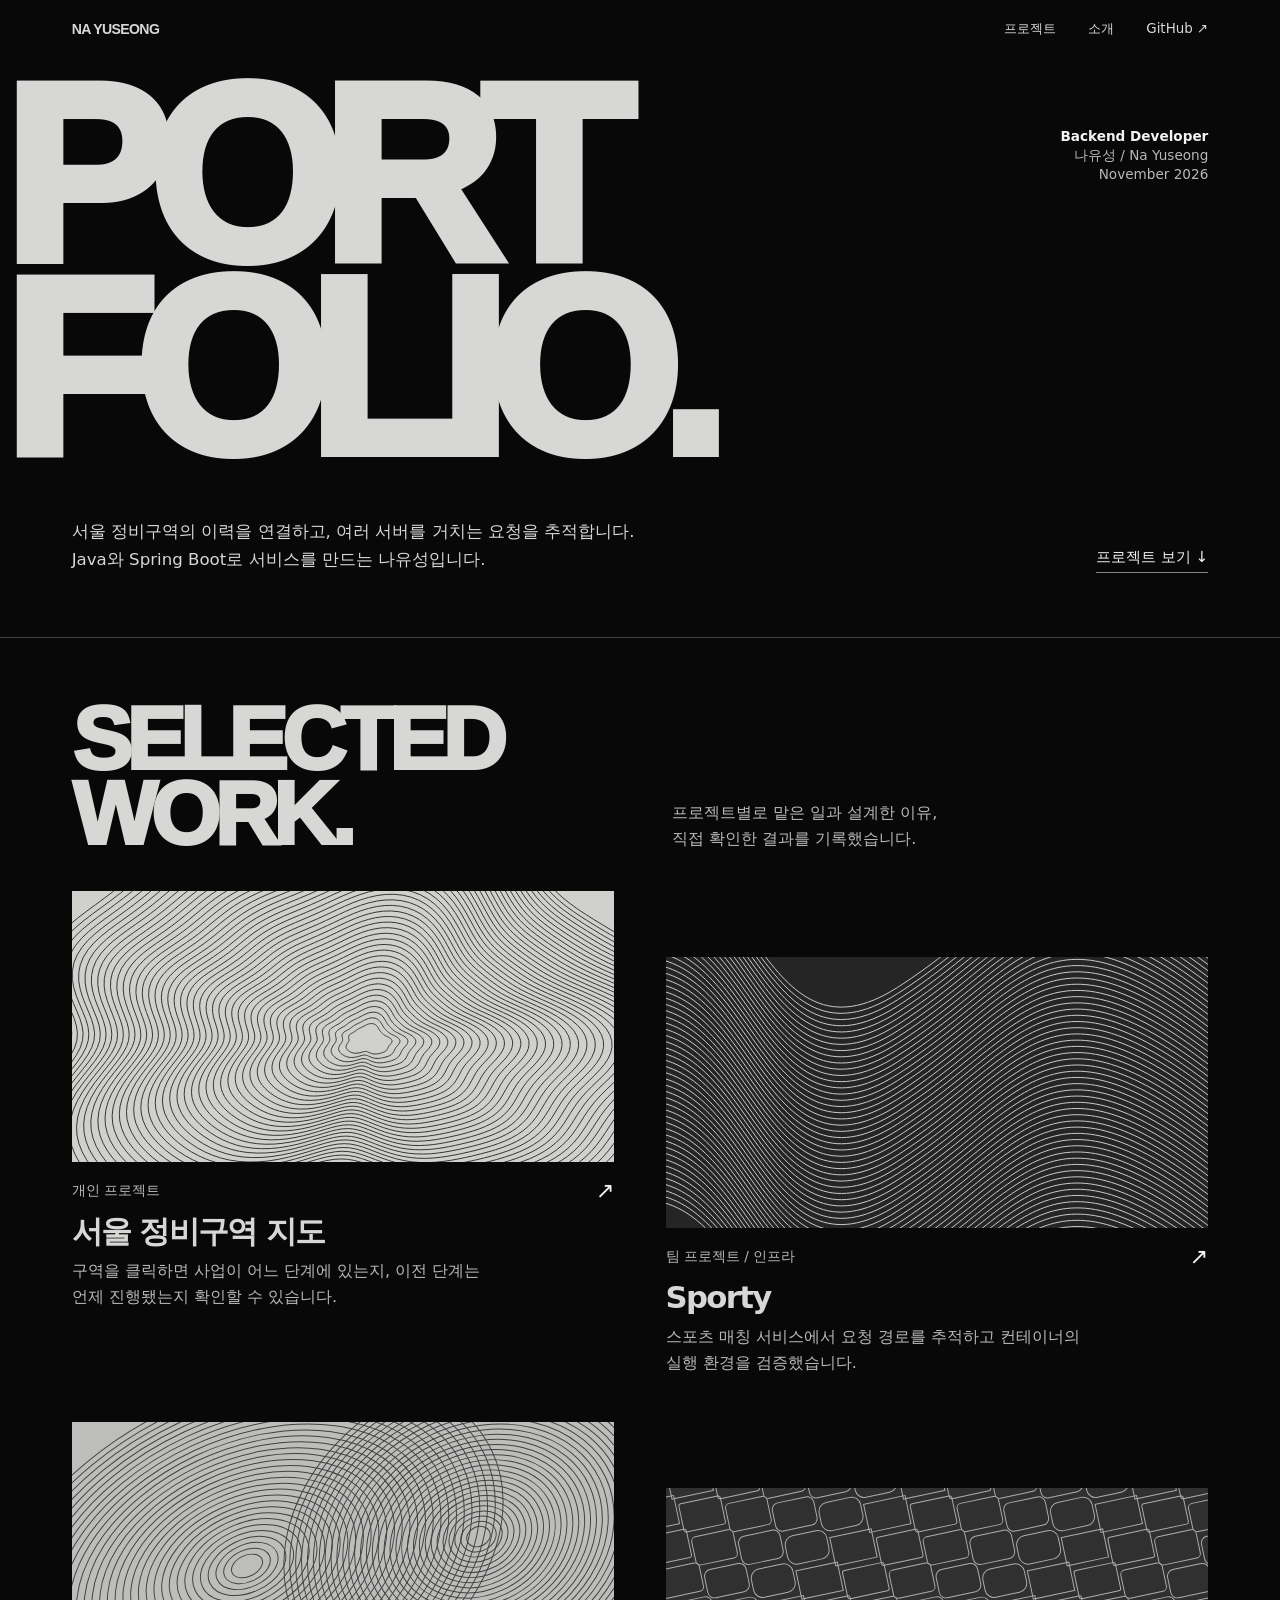
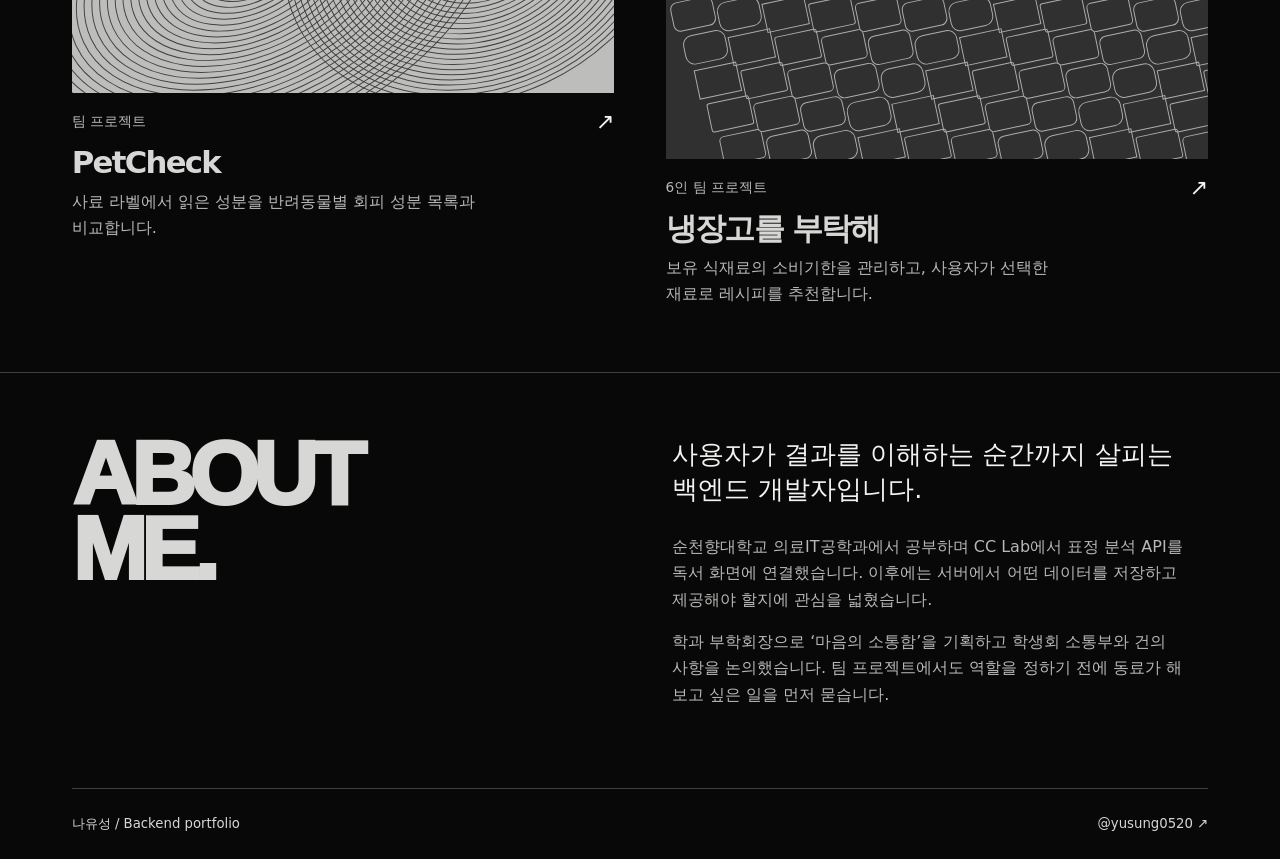
==== docs/index.html @ dc987fe1 "portfolio: 흑백 타이포그래피 표지와 프로젝트 사례로 개편" ====
<!doctype html>
<html lang="ko"><head><meta charset="utf-8"><meta name="viewport" content="width=device-width,initial-scale=1"><meta name="theme-color" content="#080808"><meta name="description" content="나유성의 백엔드 개발 포트폴리오. 서울 정비구역 지도, Sporty, PetCheck, 냉장고를 부탁해의 구현 기록."><title>백엔드 포트폴리오 | 나유성</title><link rel="stylesheet" href="portfolio.css"><script src="media.js" defer></script></head><body><a class="skip" href="#main">본문으로</a><header class="top"><a class="brand" href="index.html">NA YUSEONG</a><nav aria-label="주 메뉴"><a href="index.html#work">프로젝트</a><a href="index.html#about">소개</a><a href="https://github.com/yusung0520">GitHub ↗</a></nav></header><main id="main"><section class="cover" aria-labelledby="cover-title"><div class="mast"><h1 class="huge" id="cover-title" aria-label="Portfolio."><span>PORT</span><span>FOLIO.</span></h1><div class="folio-note"><strong>Backend Developer</strong><span>나유성 / Na Yuseong</span><span>November 2026</span></div></div>
<div class="cover-foot"><p>서울 정비구역의 이력을 연결하고, 여러 서버를 거치는 요청을 추적합니다.<br>Java와 Spring Boot로 서비스를 만드는 나유성입니다.</p><a class="jump" href="#work">프로젝트 보기 ↓</a></div></section>
<div id="projects"></div><section class="work section" id="work"><div class="section-heading"><h2 class="display">Selected<br>work.</h2><p>프로젝트별로 맡은 일과 설계한 이유,<br>직접 확인한 결과를 기록했습니다.</p></div><div class="works"><a class="tile" href="redevelopment.html"><div class="poster"><img alt="" src="art/district.svg" width="960" height="540"></div><div class="tile-meta"><span>개인 프로젝트</span><span aria-hidden="true">↗</span></div><h3>서울 정비구역 지도</h3><p>구역을 클릭하면 사업이 어느 단계에 있는지, 이전 단계는 언제 진행됐는지 확인할 수 있습니다.</p></a><a class="tile" href="sporty.html"><div class="poster"><img alt="" src="art/trace.svg" width="960" height="540"></div><div class="tile-meta"><span>팀 프로젝트 / 인프라</span><span aria-hidden="true">↗</span></div><h3>Sporty</h3><p>스포츠 매칭 서비스에서 요청 경로를 추적하고 컨테이너의 실행 환경을 검증했습니다.</p></a><a class="tile" href="petcheck.html"><div class="poster"><img alt="" src="art/ingredients.svg" width="960" height="540"></div><div class="tile-meta"><span>팀 프로젝트</span><span aria-hidden="true">↗</span></div><h3>PetCheck</h3><p>사료 라벨에서 읽은 성분을 반려동물별 회피 성분 목록과 비교합니다.</p></a><a class="tile" href="fridge.html"><div class="poster"><img alt="" src="art/dates.svg" width="960" height="540"></div><div class="tile-meta"><span>6인 팀 프로젝트</span><span aria-hidden="true">↗</span></div><h3>냉장고를 부탁해</h3><p>보유 식재료의 소비기한을 관리하고, 사용자가 선택한 재료로 레시피를 추천합니다.</p></a></div></section><section id="about" class="section about"><h2 class="display">About<br>me.</h2><div><p class="personal">사용자가 결과를 이해하는 순간까지 살피는 백엔드 개발자입니다.</p><p>순천향대학교 의료IT공학과에서 공부하며 CC Lab에서 표정 분석 API를 독서 화면에 연결했습니다. 이후에는 서버에서 어떤 데이터를 저장하고 제공해야 할지에 관심을 넓혔습니다.</p><p>학과 부학회장으로 ‘마음의 소통함’을 기획하고 학생회 소통부와 건의 사항을 논의했습니다. 팀 프로젝트에서도 역할을 정하기 전에 동료가 해 보고 싶은 일을 먼저 묻습니다.</p></div></section></main><footer><a href="index.html">나유성 / Backend portfolio</a><a href="https://github.com/yusung0520">@yusung0520 ↗</a></footer></body></html>
---- docs/portfolio.css ----
:root {
  color-scheme: dark;
  --paper: #080808;
  --type: #d7d7d5;
  --white: #f3f3f2;
  --soft: #b8b8b6;
  --line: #404040;
  --display: "Arial Black", "Helvetica Neue", Arial, system-ui, sans-serif;
  --margin: clamp(22px,5.6vw,110px);
}
* { box-sizing: border-box; }
html { scroll-behavior: smooth; }
body { margin: 0; color: var(--type); background: var(--paper); font: 16px/1.65 system-ui,-apple-system,"Malgun Gothic",sans-serif; word-break: keep-all; overflow-wrap: break-word; }
a { color: inherit; text-decoration: none; }
a:focus-visible { outline: 2px solid white; outline-offset: 5px; }
.skip { position: absolute; left: 1rem; top: -10rem; background: white; color: black; z-index: 4; padding: 8px 14px; }
.skip:focus { top: 1rem; }
.top, footer { margin: 0 var(--margin); padding: 18px 0; display: flex; align-items: center; justify-content: space-between; gap: 15px; }
.brand { font: 900 .88rem var(--display); letter-spacing: -.045em; }
.top nav { display: flex; gap: clamp(12px,2.5vw,36px); font-size: .84rem; }
nav a:hover, footer a:hover, .return:hover, .next:hover { text-decoration: underline; text-underline-offset: .35em; }
footer { border-top: 1px solid var(--line); font-size: .83rem; padding-block: 24px; }
.cover { border-bottom: 1px solid var(--line); padding-bottom: clamp(38px,5vw,82px); }
.mast { position: relative; }
.huge { font-family: var(--display); font-weight: 1000; font-size: clamp(105px,19.6vw,345px); line-height: .77; letter-spacing: -.088em; margin: .09em 0 .08em; }
.huge span { display: block; }
.folio-note { position: absolute; top: 12%; right: var(--margin); text-align: right; display: grid; font-size: .85rem; line-height: 1.4; color: var(--soft); }
.folio-note strong { color: var(--white); }
.cover-foot { display: flex; align-items: flex-end; gap: 20px; justify-content: space-between; margin: clamp(36px,4vw,64px) var(--margin) 0; }
.cover-foot p { font-size: clamp(.96rem,1.3vw,1.24rem); margin: 0; }
.jump, .arrowlink { color: var(--white); padding-bottom: 2px; border-bottom: 1px solid #858584; }
.jump { font-size: .95rem; white-space: nowrap; }
.section, .case { padding: clamp(38px,5vw,85px) var(--margin); }
.section-heading, .about, .reason, .origin { display: grid; grid-template-columns: 1fr 1fr; gap: clamp(24px,5vw,90px); }
.section-heading { align-items: end; margin-bottom: 38px; }
.display, .case h1 { font: 950 clamp(3.3rem,7vw,7.5rem)/.84 var(--display); letter-spacing: -.069em; margin: 0; }
.display { text-transform: uppercase; }
.section-heading p { color: var(--soft); margin: 0; }
.works { display: grid; grid-template-columns: 1fr 1fr; gap: 45px clamp(20px,4vw,64px); align-items: start; }
.tile:nth-child(even) { margin-top: 66px; }
.poster { overflow: hidden; background: #262626; aspect-ratio: 16/8; }
.poster img { display: block; width: 100%; height: 100%; object-fit: cover; }
.tile .poster img { transition: transform .22s; }
.tile:hover .poster img { transform: scale(1.025); }
.tile-meta { display: flex; justify-content: space-between; align-items: center; font-size: .85rem; color: var(--soft); padding-top: 10px; }
.tile-meta span:last-child { color: var(--white); font-size: 1.4rem; }
.tile h3 { font-size: clamp(23px,2.4vw,39px); line-height: 1.2; margin: 4px 0 8px; letter-spacing: -.055em; }
.tile p { color: var(--soft); margin: 0; max-width: 41ch; }
.about { border-top: 1px solid var(--line); }
.about p { color: var(--soft); }
.about .personal { font-size: clamp(22px,2vw,32px); line-height: 1.4; color: var(--white); margin-top: 0; }
.return { display: inline-block; font-size: .9rem; color: var(--soft); }
.case { padding-top: 23px; }
.case-title { margin-top: 30px; display: grid; grid-template-columns: 1.16fr 1fr; align-items: end; gap: 5%; }
.case-title .poster { aspect-ratio: 2.5; }
.case h1 { font-size: clamp(42px,5.6vw,93px); line-height: 1.12; letter-spacing: -.065em; }
.eyebrow, dt { font-size: .85rem; color: var(--soft); }
.subtitle { max-width: 38em; }
.facts { display: flex; flex-wrap: wrap; gap: 16px 65px; padding-block: 18px; margin: 30px 0 0; border-block: 1px solid var(--line); }
.facts dt, .facts dd { display: inline; }
.facts dd { margin-left: 14px; }
.case h2 { margin: 0; font-size: clamp(24px,2.6vw,38px); letter-spacing: -.05em; line-height: 1.3; }
.origin, .reason { padding-block: clamp(28px,4vw,65px); border-bottom: 1px solid var(--line); }
.reason p:first-child { margin-top: 0; }
.media { margin: 0; }
.viewport { position: relative; background: #252525; border: 1px solid var(--line); display: grid; place-items: center; aspect-ratio: 16/9; }
.reserve { color: #bdbdbd; font-size: .85rem; }
.corners { position: absolute; inset: 16px; border: 1px dashed #505050; }
.viewport video, .viewport img { width: 100%; height: 100%; object-fit: contain; min-height: 0; }
figcaption { color: var(--soft); font-size: .85rem; padding-top: 9px; }
.links, .next { display: flex; justify-content: space-between; align-items: baseline; flex-wrap: wrap; gap: 16px; }
.links { padding: 28px 0; border-bottom: 1px solid var(--line); }
.links div { display: flex; flex-wrap: wrap; gap: 16px; }
.arrowlink { font-size: .95rem; display: inline-flex; gap: 10px; }
.next { margin-top: 22px; }
@media (max-width: 700px) {
  .huge { font-size: clamp(100px,27vw,184px); }
  .folio-note { position: static; margin: 22px var(--margin) 0; display: flex; flex-wrap: wrap; justify-content: flex-start; gap: 3px 12px; font-size: .78rem; text-align: left; }
  .cover-foot, .section-heading, .about, .origin, .reason, .case-title { display: grid; grid-template-columns: 1fr; gap: 18px; }
  .cover-foot br { display: none; }
  .jump { justify-self: start; }
  .works { grid-template-columns: 1fr; gap: 30px; }
  .tile:nth-child(even) { margin: 0; }
  .section-heading { margin-bottom: 24px; }
  .facts { display: grid; gap: 4px; }
  .about .display br { display: none; }
  .top nav { font-size: .8rem; }
}
@media (prefers-reduced-motion: reduce) { html { scroll-behavior: auto; } .tile .poster img { transition: none; } }
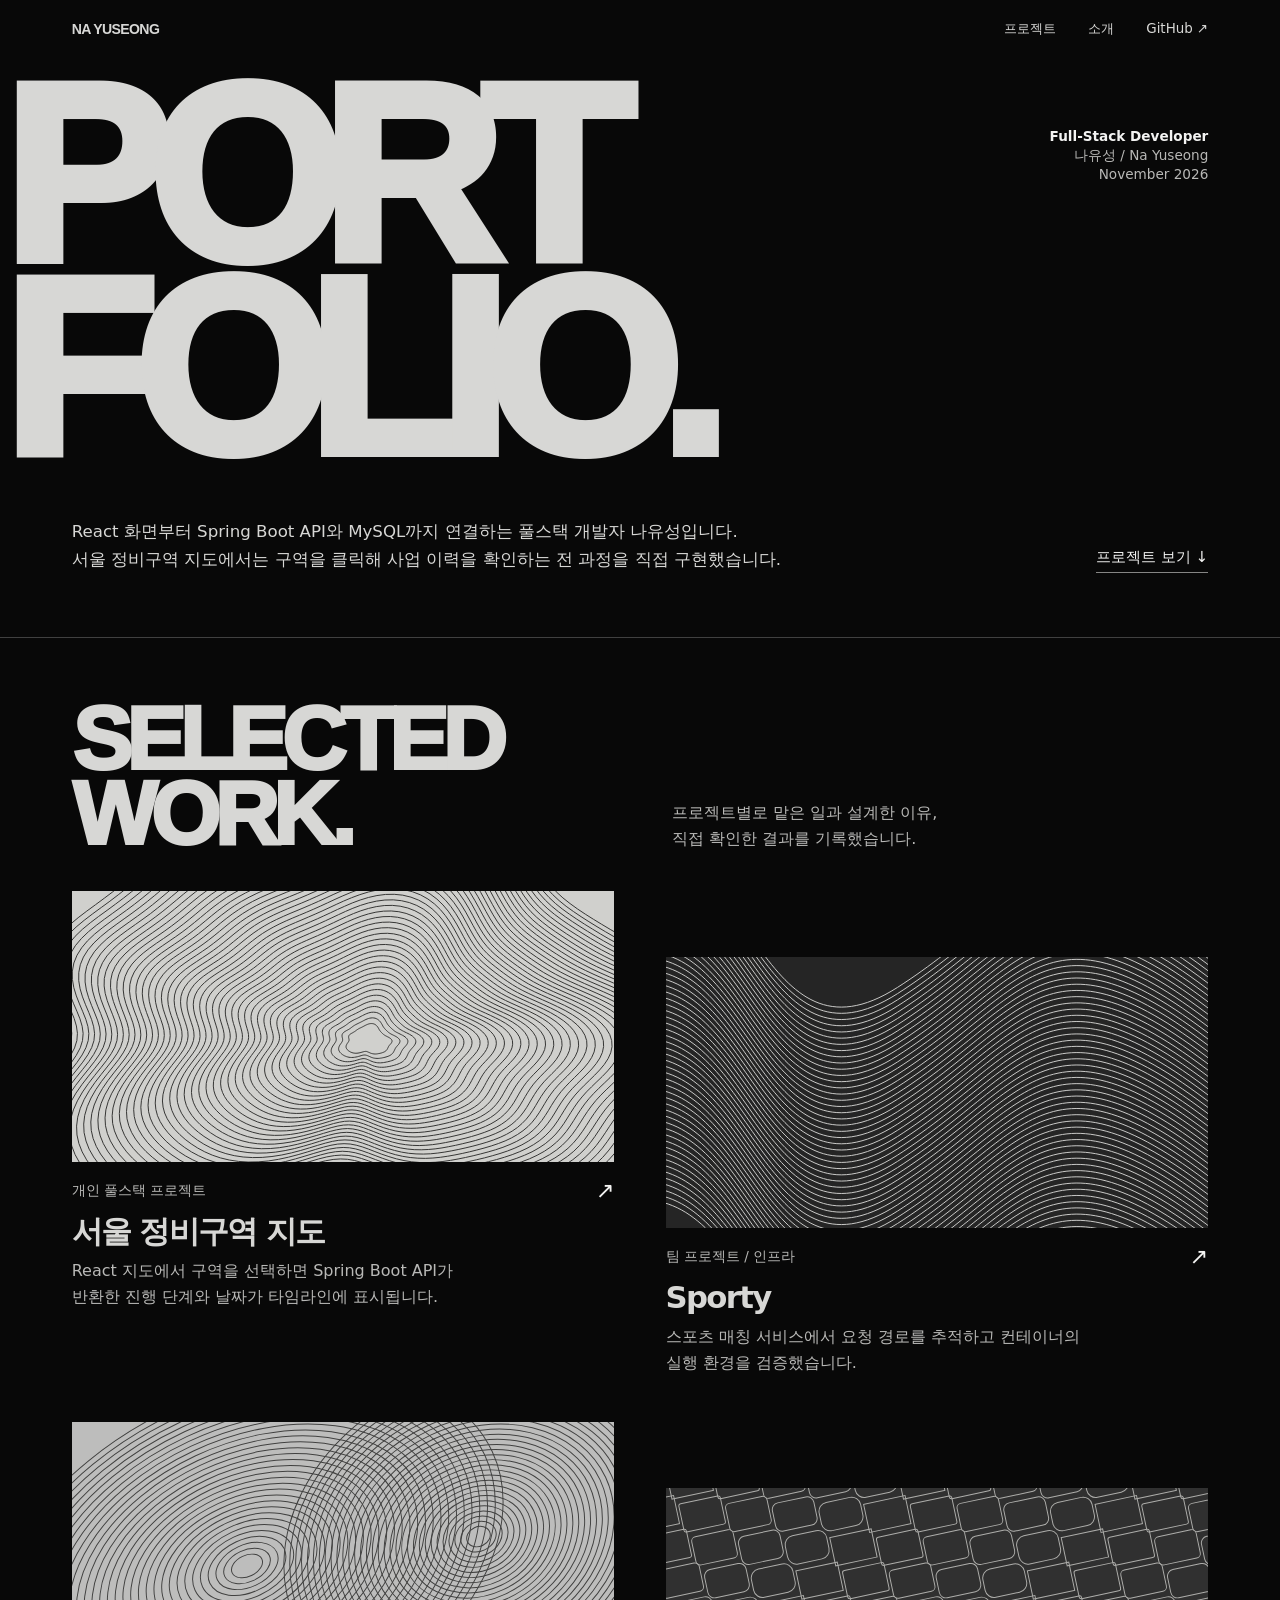
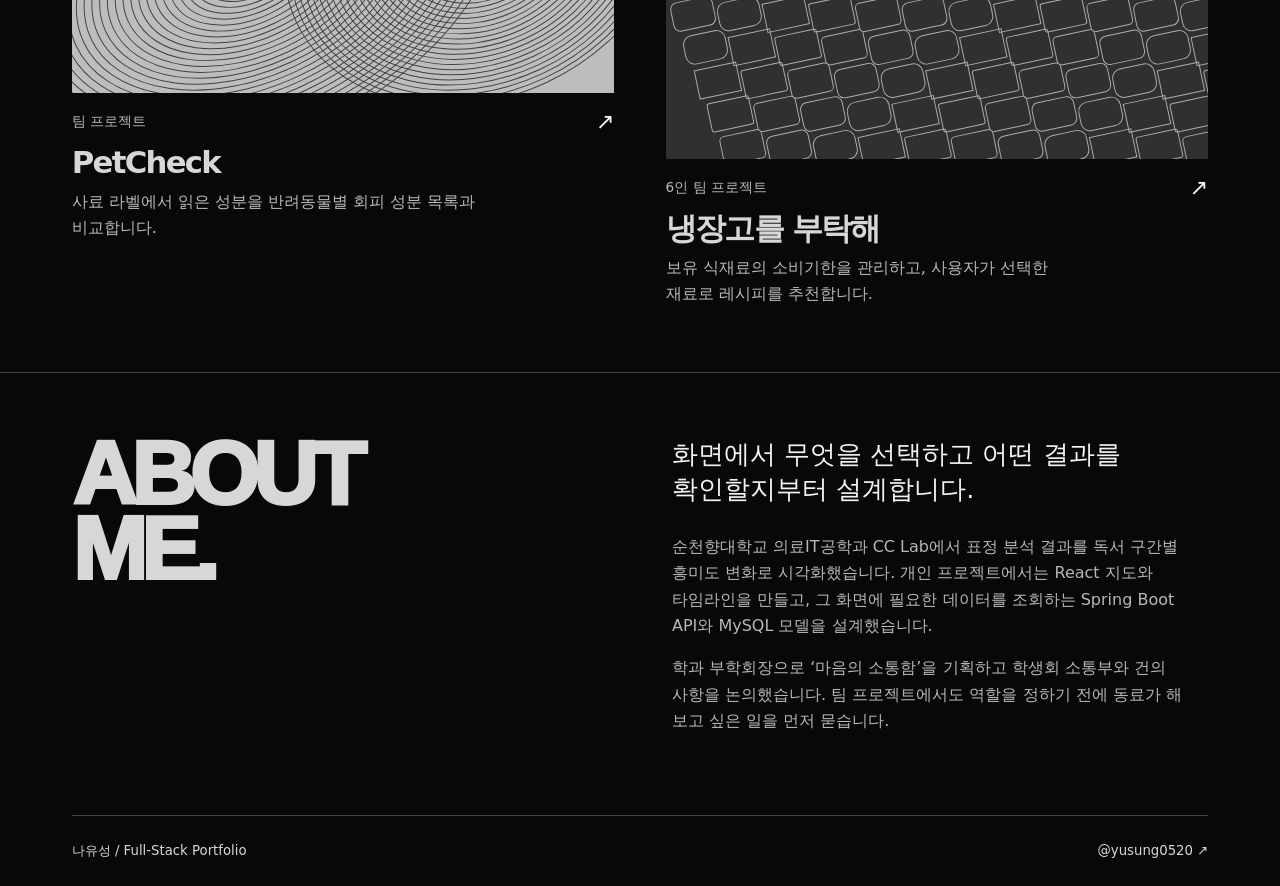
==== commit 6dd36af8: "portfolio: 풀스택 개발자 소개와 React 화면 구현 사례 반영" ====
--- a/docs/index.html
+++ b/docs/index.html
@@ -1,4 +1,4 @@
 <!doctype html>
-<html lang="ko"><head><meta charset="utf-8"><meta name="viewport" content="width=device-width,initial-scale=1"><meta name="theme-color" content="#080808"><meta name="description" content="나유성의 백엔드 개발 포트폴리오. 서울 정비구역 지도, Sporty, PetCheck, 냉장고를 부탁해의 구현 기록."><title>백엔드 포트폴리오 | 나유성</title><link rel="stylesheet" href="portfolio.css"><script src="media.js" defer></script></head><body><a class="skip" href="#main">본문으로</a><header class="top"><a class="brand" href="index.html">NA YUSEONG</a><nav aria-label="주 메뉴"><a href="index.html#work">프로젝트</a><a href="index.html#about">소개</a><a href="https://github.com/yusung0520">GitHub ↗</a></nav></header><main id="main"><section class="cover" aria-labelledby="cover-title"><div class="mast"><h1 class="huge" id="cover-title" aria-label="Portfolio."><span>PORT</span><span>FOLIO.</span></h1><div class="folio-note"><strong>Backend Developer</strong><span>나유성 / Na Yuseong</span><span>November 2026</span></div></div>
-<div class="cover-foot"><p>서울 정비구역의 이력을 연결하고, 여러 서버를 거치는 요청을 추적합니다.<br>Java와 Spring Boot로 서비스를 만드는 나유성입니다.</p><a class="jump" href="#work">프로젝트 보기 ↓</a></div></section>
-<div id="projects"></div><section class="work section" id="work"><div class="section-heading"><h2 class="display">Selected<br>work.</h2><p>프로젝트별로 맡은 일과 설계한 이유,<br>직접 확인한 결과를 기록했습니다.</p></div><div class="works"><a class="tile" href="redevelopment.html"><div class="poster"><img alt="" src="art/district.svg" width="960" height="540"></div><div class="tile-meta"><span>개인 프로젝트</span><span aria-hidden="true">↗</span></div><h3>서울 정비구역 지도</h3><p>구역을 클릭하면 사업이 어느 단계에 있는지, 이전 단계는 언제 진행됐는지 확인할 수 있습니다.</p></a><a class="tile" href="sporty.html"><div class="poster"><img alt="" src="art/trace.svg" width="960" height="540"></div><div class="tile-meta"><span>팀 프로젝트 / 인프라</span><span aria-hidden="true">↗</span></div><h3>Sporty</h3><p>스포츠 매칭 서비스에서 요청 경로를 추적하고 컨테이너의 실행 환경을 검증했습니다.</p></a><a class="tile" href="petcheck.html"><div class="poster"><img alt="" src="art/ingredients.svg" width="960" height="540"></div><div class="tile-meta"><span>팀 프로젝트</span><span aria-hidden="true">↗</span></div><h3>PetCheck</h3><p>사료 라벨에서 읽은 성분을 반려동물별 회피 성분 목록과 비교합니다.</p></a><a class="tile" href="fridge.html"><div class="poster"><img alt="" src="art/dates.svg" width="960" height="540"></div><div class="tile-meta"><span>6인 팀 프로젝트</span><span aria-hidden="true">↗</span></div><h3>냉장고를 부탁해</h3><p>보유 식재료의 소비기한을 관리하고, 사용자가 선택한 재료로 레시피를 추천합니다.</p></a></div></section><section id="about" class="section about"><h2 class="display">About<br>me.</h2><div><p class="personal">사용자가 결과를 이해하는 순간까지 살피는 백엔드 개발자입니다.</p><p>순천향대학교 의료IT공학과에서 공부하며 CC Lab에서 표정 분석 API를 독서 화면에 연결했습니다. 이후에는 서버에서 어떤 데이터를 저장하고 제공해야 할지에 관심을 넓혔습니다.</p><p>학과 부학회장으로 ‘마음의 소통함’을 기획하고 학생회 소통부와 건의 사항을 논의했습니다. 팀 프로젝트에서도 역할을 정하기 전에 동료가 해 보고 싶은 일을 먼저 묻습니다.</p></div></section></main><footer><a href="index.html">나유성 / Backend portfolio</a><a href="https://github.com/yusung0520">@yusung0520 ↗</a></footer></body></html>+<html lang="ko"><head><meta charset="utf-8"><meta name="viewport" content="width=device-width,initial-scale=1"><meta name="theme-color" content="#080808"><meta name="description" content="나유성의 풀스택 개발 포트폴리오. React 지도와 Spring Boot API, MySQL 데이터가 화면에서 어떻게 연결되는지 소개합니다."><title>풀스택 개발 포트폴리오 | 나유성</title><link rel="stylesheet" href="portfolio.css"><script src="media.js" defer></script></head><body><a class="skip" href="#main">본문으로</a><header class="top"><a class="brand" href="index.html">NA YUSEONG</a><nav aria-label="주 메뉴"><a href="index.html#work">프로젝트</a><a href="index.html#about">소개</a><a href="https://github.com/yusung0520">GitHub ↗</a></nav></header><main id="main"><section class="cover" aria-labelledby="cover-title"><div class="mast"><h1 class="huge" id="cover-title" aria-label="Portfolio."><span>PORT</span><span>FOLIO.</span></h1><div class="folio-note"><strong>Full-Stack Developer</strong><span>나유성 / Na Yuseong</span><span>November 2026</span></div></div>
+<div class="cover-foot"><p>React 화면부터 Spring Boot API와 MySQL까지 연결하는 풀스택 개발자 나유성입니다.<br>서울 정비구역 지도에서는 구역을 클릭해 사업 이력을 확인하는 전 과정을 직접 구현했습니다.</p><a class="jump" href="#work">프로젝트 보기 ↓</a></div></section>
+<div id="projects"></div><section class="work section" id="work"><div class="section-heading"><h2 class="display">Selected<br>work.</h2><p>프로젝트별로 맡은 일과 설계한 이유,<br>직접 확인한 결과를 기록했습니다.</p></div><div class="works"><a class="tile" href="redevelopment.html"><div class="poster"><img alt="" src="art/district.svg" width="960" height="540"></div><div class="tile-meta"><span>개인 풀스택 프로젝트</span><span aria-hidden="true">↗</span></div><h3>서울 정비구역 지도</h3><p>React 지도에서 구역을 선택하면 Spring Boot API가 반환한 진행 단계와 날짜가 타임라인에 표시됩니다.</p></a><a class="tile" href="sporty.html"><div class="poster"><img alt="" src="art/trace.svg" width="960" height="540"></div><div class="tile-meta"><span>팀 프로젝트 / 인프라</span><span aria-hidden="true">↗</span></div><h3>Sporty</h3><p>스포츠 매칭 서비스에서 요청 경로를 추적하고 컨테이너의 실행 환경을 검증했습니다.</p></a><a class="tile" href="petcheck.html"><div class="poster"><img alt="" src="art/ingredients.svg" width="960" height="540"></div><div class="tile-meta"><span>팀 프로젝트</span><span aria-hidden="true">↗</span></div><h3>PetCheck</h3><p>사료 라벨에서 읽은 성분을 반려동물별 회피 성분 목록과 비교합니다.</p></a><a class="tile" href="fridge.html"><div class="poster"><img alt="" src="art/dates.svg" width="960" height="540"></div><div class="tile-meta"><span>6인 팀 프로젝트</span><span aria-hidden="true">↗</span></div><h3>냉장고를 부탁해</h3><p>보유 식재료의 소비기한을 관리하고, 사용자가 선택한 재료로 레시피를 추천합니다.</p></a></div></section><section id="about" class="section about"><h2 class="display">About<br>me.</h2><div><p class="personal">화면에서 무엇을 선택하고 어떤 결과를 확인할지부터 설계합니다.</p><p>순천향대학교 의료IT공학과 CC Lab에서 표정 분석 결과를 독서 구간별 흥미도 변화로 시각화했습니다. 개인 프로젝트에서는 React 지도와 타임라인을 만들고, 그 화면에 필요한 데이터를 조회하는 Spring Boot API와 MySQL 모델을 설계했습니다.</p><p>학과 부학회장으로 ‘마음의 소통함’을 기획하고 학생회 소통부와 건의 사항을 논의했습니다. 팀 프로젝트에서도 역할을 정하기 전에 동료가 해 보고 싶은 일을 먼저 묻습니다.</p></div></section></main><footer><a href="index.html">나유성 / Full-Stack Portfolio</a><a href="https://github.com/yusung0520">@yusung0520 ↗</a></footer></body></html>
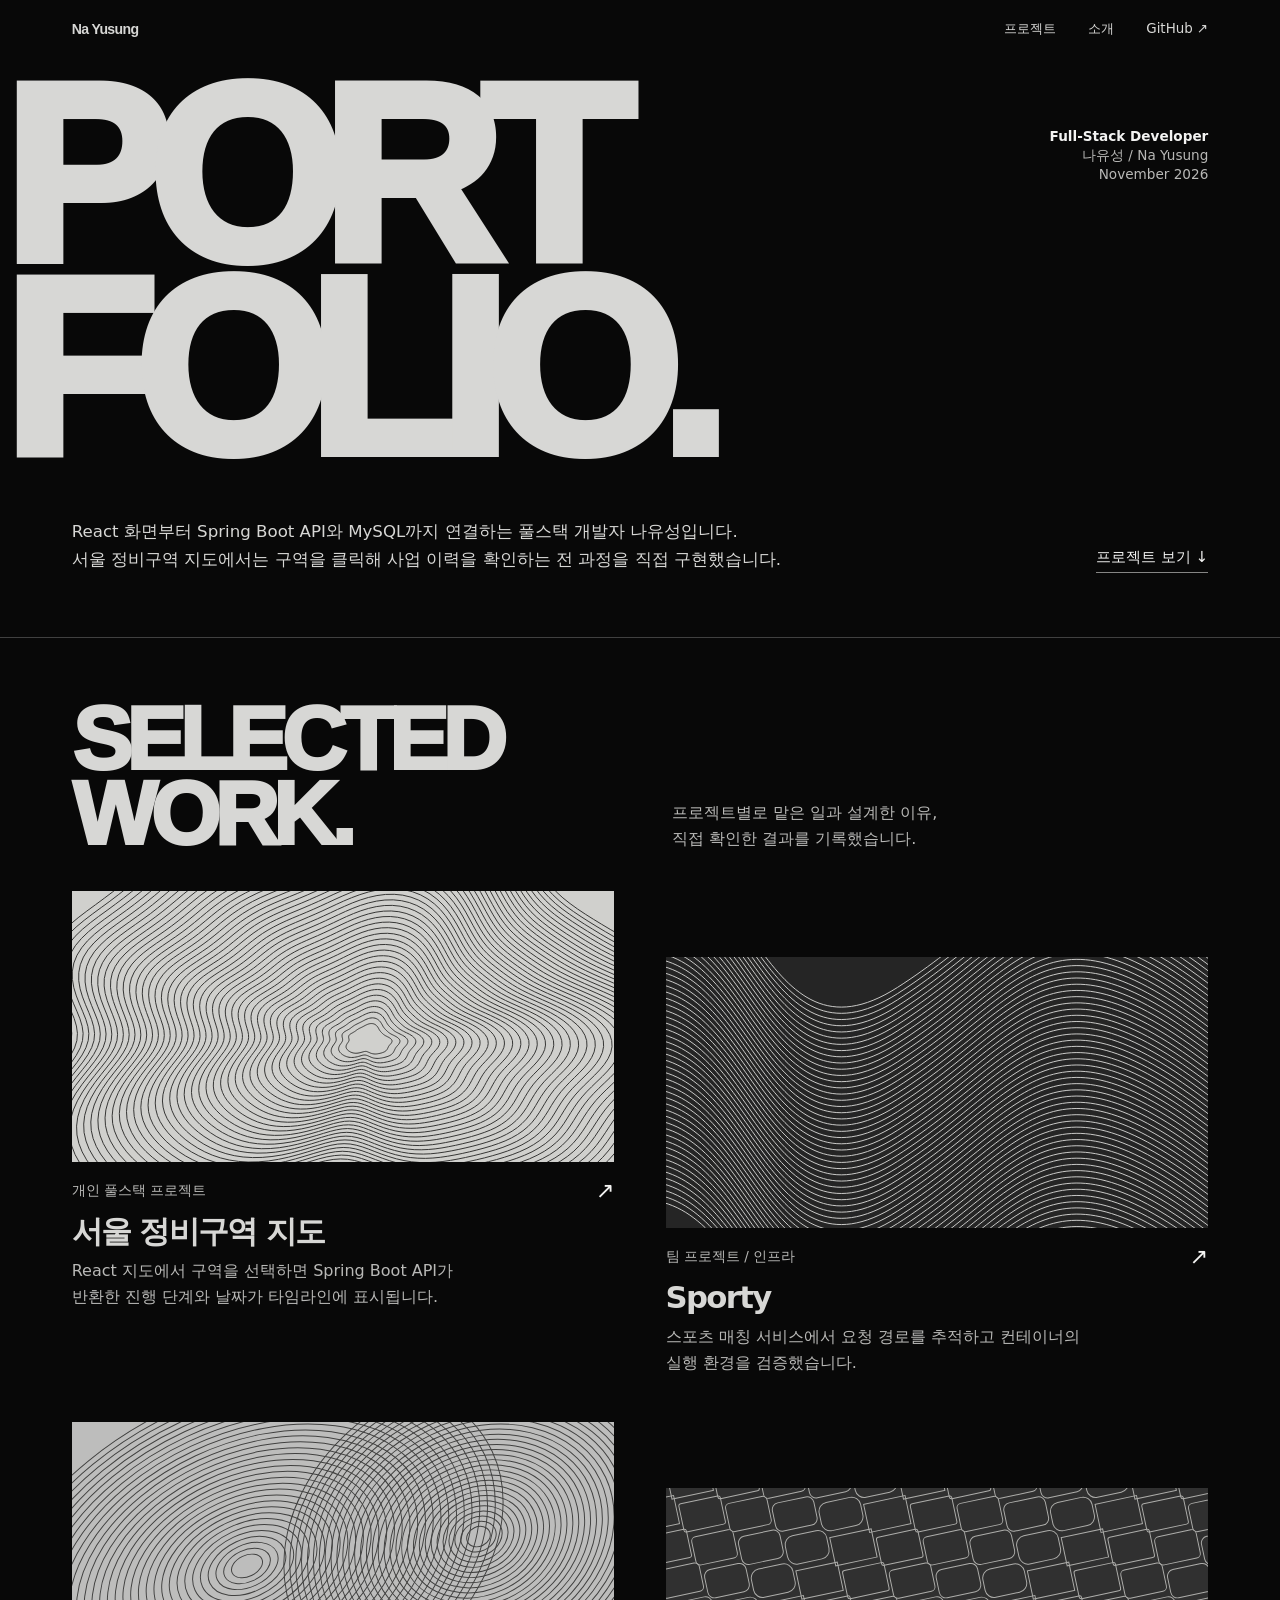
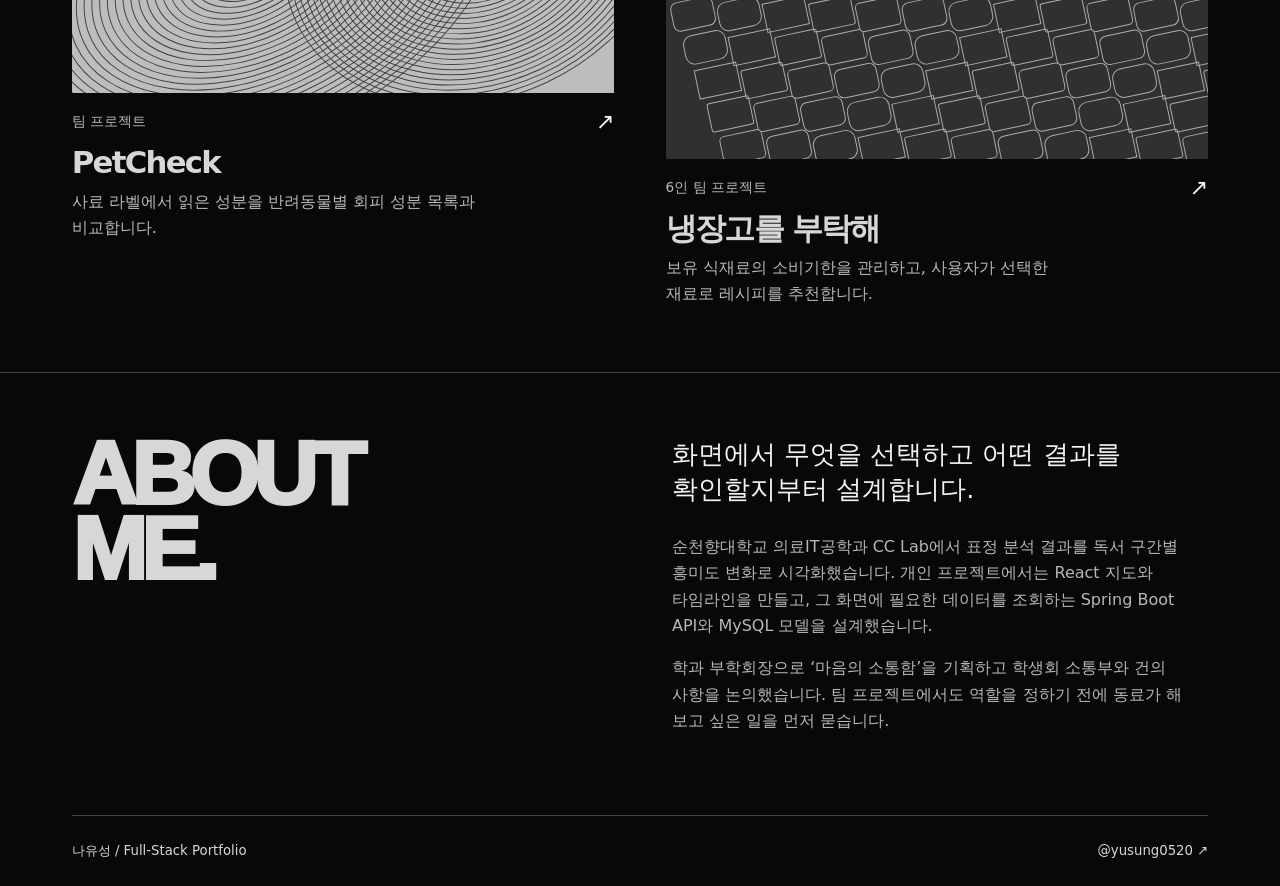
==== commit 34ed2916: "portfolio: 영문 이름을 Na Yusung으로 정정" ====
--- a/docs/index.html
+++ b/docs/index.html
@@ -1,4 +1,4 @@
 <!doctype html>
-<html lang="ko"><head><meta charset="utf-8"><meta name="viewport" content="width=device-width,initial-scale=1"><meta name="theme-color" content="#080808"><meta name="description" content="나유성의 풀스택 개발 포트폴리오. React 지도와 Spring Boot API, MySQL 데이터가 화면에서 어떻게 연결되는지 소개합니다."><title>풀스택 개발 포트폴리오 | 나유성</title><link rel="stylesheet" href="portfolio.css"><script src="media.js" defer></script></head><body><a class="skip" href="#main">본문으로</a><header class="top"><a class="brand" href="index.html">NA YUSEONG</a><nav aria-label="주 메뉴"><a href="index.html#work">프로젝트</a><a href="index.html#about">소개</a><a href="https://github.com/yusung0520">GitHub ↗</a></nav></header><main id="main"><section class="cover" aria-labelledby="cover-title"><div class="mast"><h1 class="huge" id="cover-title" aria-label="Portfolio."><span>PORT</span><span>FOLIO.</span></h1><div class="folio-note"><strong>Full-Stack Developer</strong><span>나유성 / Na Yuseong</span><span>November 2026</span></div></div>
+<html lang="ko"><head><meta charset="utf-8"><meta name="viewport" content="width=device-width,initial-scale=1"><meta name="theme-color" content="#080808"><meta name="description" content="나유성의 풀스택 개발 포트폴리오. React 지도와 Spring Boot API, MySQL 데이터가 화면에서 어떻게 연결되는지 소개합니다."><title>풀스택 개발 포트폴리오 | 나유성</title><link rel="stylesheet" href="portfolio.css"><script src="media.js" defer></script></head><body><a class="skip" href="#main">본문으로</a><header class="top"><a class="brand" href="index.html">Na Yusung</a><nav aria-label="주 메뉴"><a href="index.html#work">프로젝트</a><a href="index.html#about">소개</a><a href="https://github.com/yusung0520">GitHub ↗</a></nav></header><main id="main"><section class="cover" aria-labelledby="cover-title"><div class="mast"><h1 class="huge" id="cover-title" aria-label="Portfolio."><span>PORT</span><span>FOLIO.</span></h1><div class="folio-note"><strong>Full-Stack Developer</strong><span>나유성 / Na Yusung</span><span>November 2026</span></div></div>
 <div class="cover-foot"><p>React 화면부터 Spring Boot API와 MySQL까지 연결하는 풀스택 개발자 나유성입니다.<br>서울 정비구역 지도에서는 구역을 클릭해 사업 이력을 확인하는 전 과정을 직접 구현했습니다.</p><a class="jump" href="#work">프로젝트 보기 ↓</a></div></section>
 <div id="projects"></div><section class="work section" id="work"><div class="section-heading"><h2 class="display">Selected<br>work.</h2><p>프로젝트별로 맡은 일과 설계한 이유,<br>직접 확인한 결과를 기록했습니다.</p></div><div class="works"><a class="tile" href="redevelopment.html"><div class="poster"><img alt="" src="art/district.svg" width="960" height="540"></div><div class="tile-meta"><span>개인 풀스택 프로젝트</span><span aria-hidden="true">↗</span></div><h3>서울 정비구역 지도</h3><p>React 지도에서 구역을 선택하면 Spring Boot API가 반환한 진행 단계와 날짜가 타임라인에 표시됩니다.</p></a><a class="tile" href="sporty.html"><div class="poster"><img alt="" src="art/trace.svg" width="960" height="540"></div><div class="tile-meta"><span>팀 프로젝트 / 인프라</span><span aria-hidden="true">↗</span></div><h3>Sporty</h3><p>스포츠 매칭 서비스에서 요청 경로를 추적하고 컨테이너의 실행 환경을 검증했습니다.</p></a><a class="tile" href="petcheck.html"><div class="poster"><img alt="" src="art/ingredients.svg" width="960" height="540"></div><div class="tile-meta"><span>팀 프로젝트</span><span aria-hidden="true">↗</span></div><h3>PetCheck</h3><p>사료 라벨에서 읽은 성분을 반려동물별 회피 성분 목록과 비교합니다.</p></a><a class="tile" href="fridge.html"><div class="poster"><img alt="" src="art/dates.svg" width="960" height="540"></div><div class="tile-meta"><span>6인 팀 프로젝트</span><span aria-hidden="true">↗</span></div><h3>냉장고를 부탁해</h3><p>보유 식재료의 소비기한을 관리하고, 사용자가 선택한 재료로 레시피를 추천합니다.</p></a></div></section><section id="about" class="section about"><h2 class="display">About<br>me.</h2><div><p class="personal">화면에서 무엇을 선택하고 어떤 결과를 확인할지부터 설계합니다.</p><p>순천향대학교 의료IT공학과 CC Lab에서 표정 분석 결과를 독서 구간별 흥미도 변화로 시각화했습니다. 개인 프로젝트에서는 React 지도와 타임라인을 만들고, 그 화면에 필요한 데이터를 조회하는 Spring Boot API와 MySQL 모델을 설계했습니다.</p><p>학과 부학회장으로 ‘마음의 소통함’을 기획하고 학생회 소통부와 건의 사항을 논의했습니다. 팀 프로젝트에서도 역할을 정하기 전에 동료가 해 보고 싶은 일을 먼저 묻습니다.</p></div></section></main><footer><a href="index.html">나유성 / Full-Stack Portfolio</a><a href="https://github.com/yusung0520">@yusung0520 ↗</a></footer></body></html>
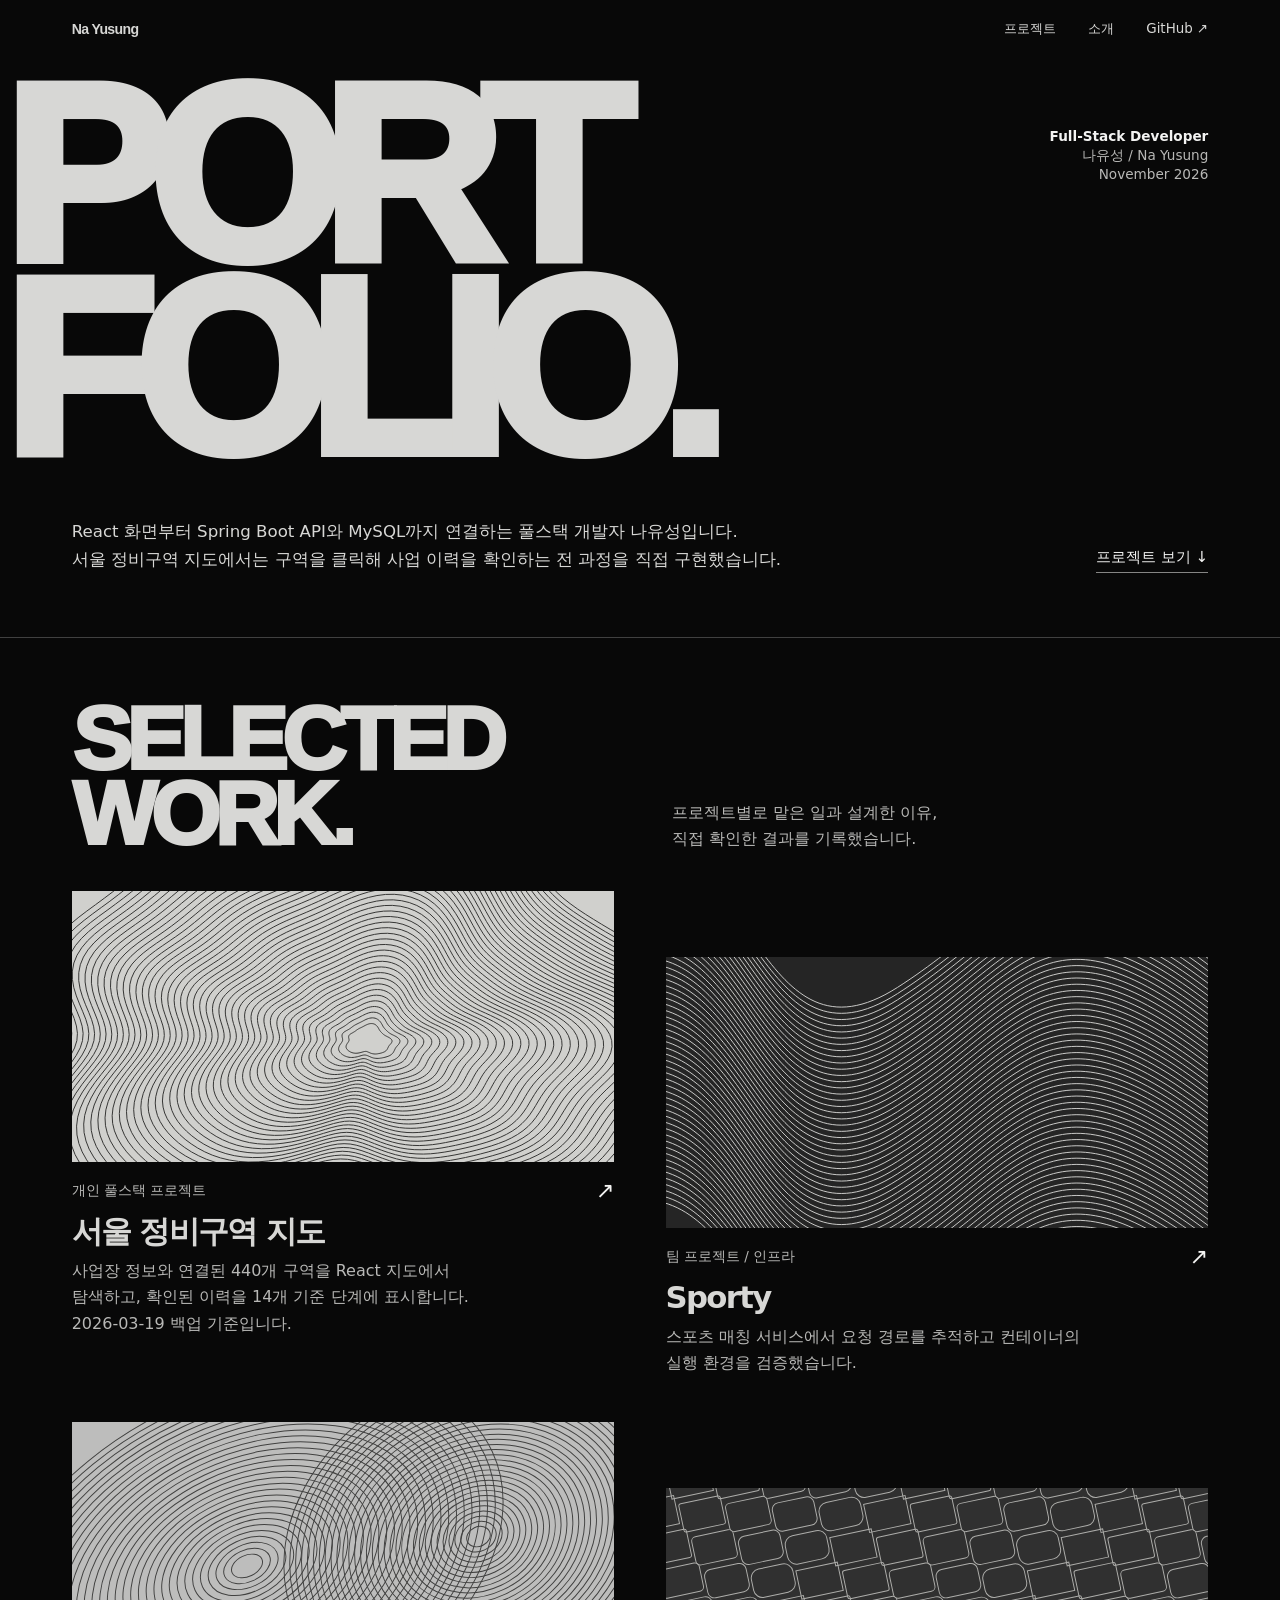
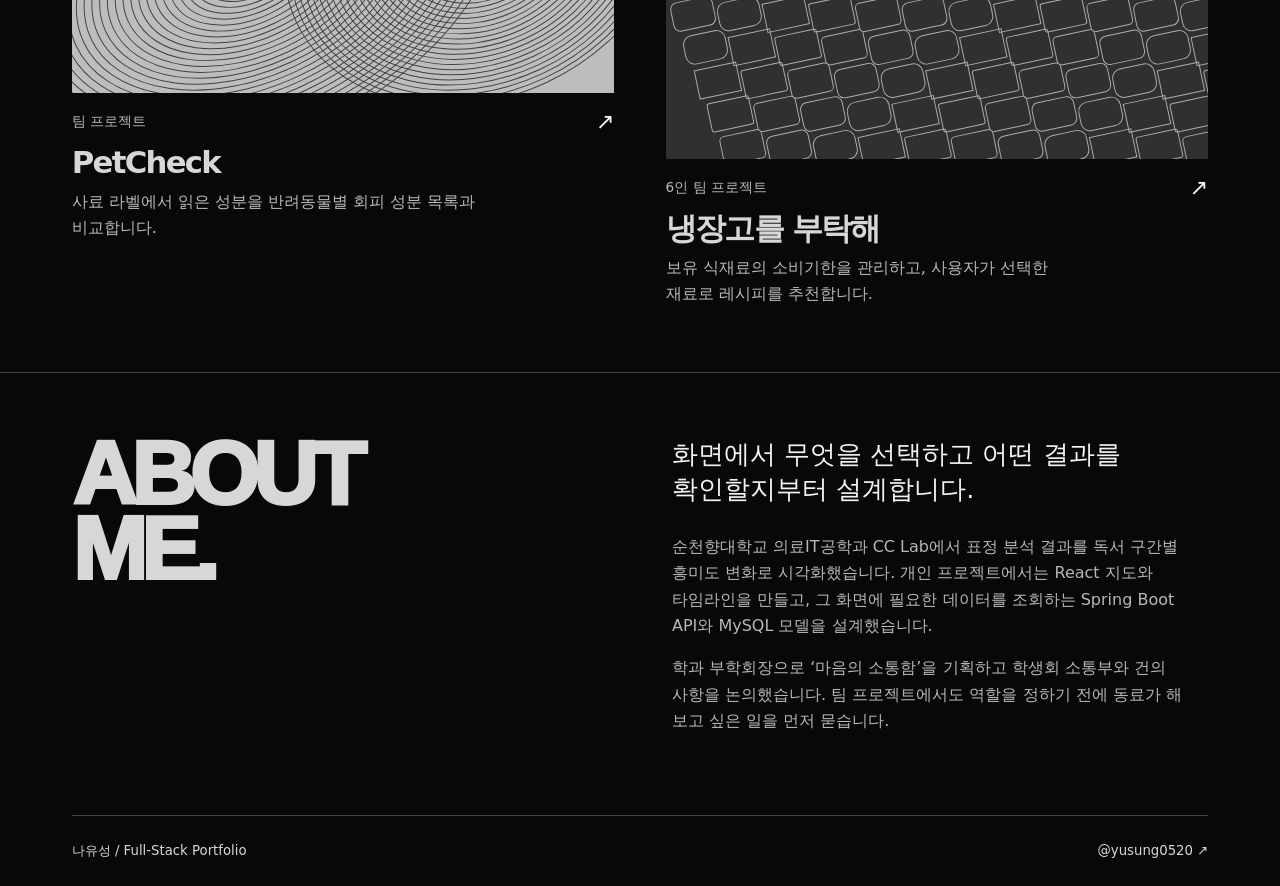
==== commit b8fd141a: "docs: 정비구역 포트폴리오에 복원 데이터와 실행 검증 결과 반영" ====
--- a/docs/index.html
+++ b/docs/index.html
@@ -1,4 +1,4 @@
 <!doctype html>
 <html lang="ko"><head><meta charset="utf-8"><meta name="viewport" content="width=device-width,initial-scale=1"><meta name="theme-color" content="#080808"><meta name="description" content="나유성의 풀스택 개발 포트폴리오. React 지도와 Spring Boot API, MySQL 데이터가 화면에서 어떻게 연결되는지 소개합니다."><title>풀스택 개발 포트폴리오 | 나유성</title><link rel="stylesheet" href="portfolio.css"><script src="media.js" defer></script></head><body><a class="skip" href="#main">본문으로</a><header class="top"><a class="brand" href="index.html">Na Yusung</a><nav aria-label="주 메뉴"><a href="index.html#work">프로젝트</a><a href="index.html#about">소개</a><a href="https://github.com/yusung0520">GitHub ↗</a></nav></header><main id="main"><section class="cover" aria-labelledby="cover-title"><div class="mast"><h1 class="huge" id="cover-title" aria-label="Portfolio."><span>PORT</span><span>FOLIO.</span></h1><div class="folio-note"><strong>Full-Stack Developer</strong><span>나유성 / Na Yusung</span><span>November 2026</span></div></div>
 <div class="cover-foot"><p>React 화면부터 Spring Boot API와 MySQL까지 연결하는 풀스택 개발자 나유성입니다.<br>서울 정비구역 지도에서는 구역을 클릭해 사업 이력을 확인하는 전 과정을 직접 구현했습니다.</p><a class="jump" href="#work">프로젝트 보기 ↓</a></div></section>
-<div id="projects"></div><section class="work section" id="work"><div class="section-heading"><h2 class="display">Selected<br>work.</h2><p>프로젝트별로 맡은 일과 설계한 이유,<br>직접 확인한 결과를 기록했습니다.</p></div><div class="works"><a class="tile" href="redevelopment.html"><div class="poster"><img alt="" src="art/district.svg" width="960" height="540"></div><div class="tile-meta"><span>개인 풀스택 프로젝트</span><span aria-hidden="true">↗</span></div><h3>서울 정비구역 지도</h3><p>React 지도에서 구역을 선택하면 Spring Boot API가 반환한 진행 단계와 날짜가 타임라인에 표시됩니다.</p></a><a class="tile" href="sporty.html"><div class="poster"><img alt="" src="art/trace.svg" width="960" height="540"></div><div class="tile-meta"><span>팀 프로젝트 / 인프라</span><span aria-hidden="true">↗</span></div><h3>Sporty</h3><p>스포츠 매칭 서비스에서 요청 경로를 추적하고 컨테이너의 실행 환경을 검증했습니다.</p></a><a class="tile" href="petcheck.html"><div class="poster"><img alt="" src="art/ingredients.svg" width="960" height="540"></div><div class="tile-meta"><span>팀 프로젝트</span><span aria-hidden="true">↗</span></div><h3>PetCheck</h3><p>사료 라벨에서 읽은 성분을 반려동물별 회피 성분 목록과 비교합니다.</p></a><a class="tile" href="fridge.html"><div class="poster"><img alt="" src="art/dates.svg" width="960" height="540"></div><div class="tile-meta"><span>6인 팀 프로젝트</span><span aria-hidden="true">↗</span></div><h3>냉장고를 부탁해</h3><p>보유 식재료의 소비기한을 관리하고, 사용자가 선택한 재료로 레시피를 추천합니다.</p></a></div></section><section id="about" class="section about"><h2 class="display">About<br>me.</h2><div><p class="personal">화면에서 무엇을 선택하고 어떤 결과를 확인할지부터 설계합니다.</p><p>순천향대학교 의료IT공학과 CC Lab에서 표정 분석 결과를 독서 구간별 흥미도 변화로 시각화했습니다. 개인 프로젝트에서는 React 지도와 타임라인을 만들고, 그 화면에 필요한 데이터를 조회하는 Spring Boot API와 MySQL 모델을 설계했습니다.</p><p>학과 부학회장으로 ‘마음의 소통함’을 기획하고 학생회 소통부와 건의 사항을 논의했습니다. 팀 프로젝트에서도 역할을 정하기 전에 동료가 해 보고 싶은 일을 먼저 묻습니다.</p></div></section></main><footer><a href="index.html">나유성 / Full-Stack Portfolio</a><a href="https://github.com/yusung0520">@yusung0520 ↗</a></footer></body></html>+<div id="projects"></div><section class="work section" id="work"><div class="section-heading"><h2 class="display">Selected<br>work.</h2><p>프로젝트별로 맡은 일과 설계한 이유,<br>직접 확인한 결과를 기록했습니다.</p></div><div class="works"><a class="tile" href="redevelopment.html"><div class="poster"><img alt="" src="art/district.svg" width="960" height="540"></div><div class="tile-meta"><span>개인 풀스택 프로젝트</span><span aria-hidden="true">↗</span></div><h3>서울 정비구역 지도</h3><p>사업장 정보와 연결된 440개 구역을 React 지도에서 탐색하고, 확인된 이력을 14개 기준 단계에 표시합니다. 2026-03-19 백업 기준입니다.</p></a><a class="tile" href="sporty.html"><div class="poster"><img alt="" src="art/trace.svg" width="960" height="540"></div><div class="tile-meta"><span>팀 프로젝트 / 인프라</span><span aria-hidden="true">↗</span></div><h3>Sporty</h3><p>스포츠 매칭 서비스에서 요청 경로를 추적하고 컨테이너의 실행 환경을 검증했습니다.</p></a><a class="tile" href="petcheck.html"><div class="poster"><img alt="" src="art/ingredients.svg" width="960" height="540"></div><div class="tile-meta"><span>팀 프로젝트</span><span aria-hidden="true">↗</span></div><h3>PetCheck</h3><p>사료 라벨에서 읽은 성분을 반려동물별 회피 성분 목록과 비교합니다.</p></a><a class="tile" href="fridge.html"><div class="poster"><img alt="" src="art/dates.svg" width="960" height="540"></div><div class="tile-meta"><span>6인 팀 프로젝트</span><span aria-hidden="true">↗</span></div><h3>냉장고를 부탁해</h3><p>보유 식재료의 소비기한을 관리하고, 사용자가 선택한 재료로 레시피를 추천합니다.</p></a></div></section><section id="about" class="section about"><h2 class="display">About<br>me.</h2><div><p class="personal">화면에서 무엇을 선택하고 어떤 결과를 확인할지부터 설계합니다.</p><p>순천향대학교 의료IT공학과 CC Lab에서 표정 분석 결과를 독서 구간별 흥미도 변화로 시각화했습니다. 개인 프로젝트에서는 React 지도와 타임라인을 만들고, 그 화면에 필요한 데이터를 조회하는 Spring Boot API와 MySQL 모델을 설계했습니다.</p><p>학과 부학회장으로 ‘마음의 소통함’을 기획하고 학생회 소통부와 건의 사항을 논의했습니다. 팀 프로젝트에서도 역할을 정하기 전에 동료가 해 보고 싶은 일을 먼저 묻습니다.</p></div></section></main><footer><a href="index.html">나유성 / Full-Stack Portfolio</a><a href="https://github.com/yusung0520">@yusung0520 ↗</a></footer></body></html>
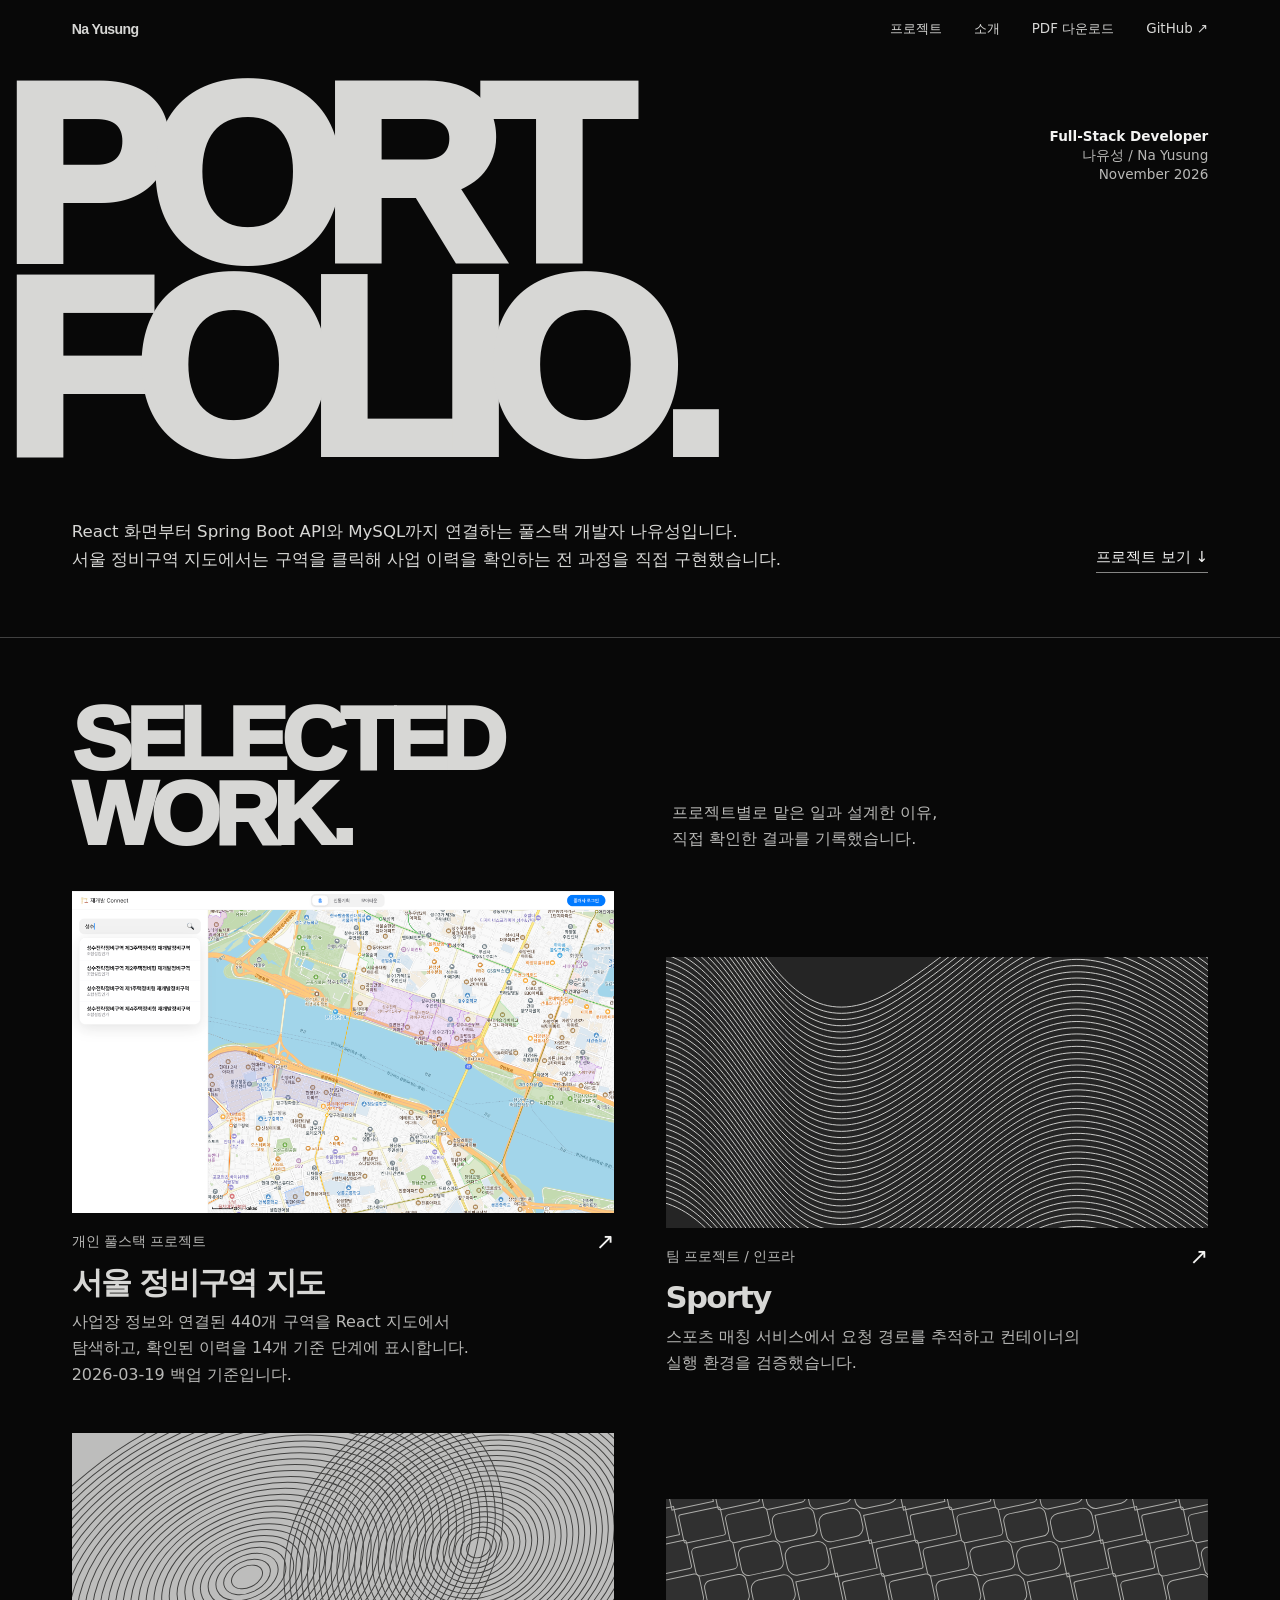
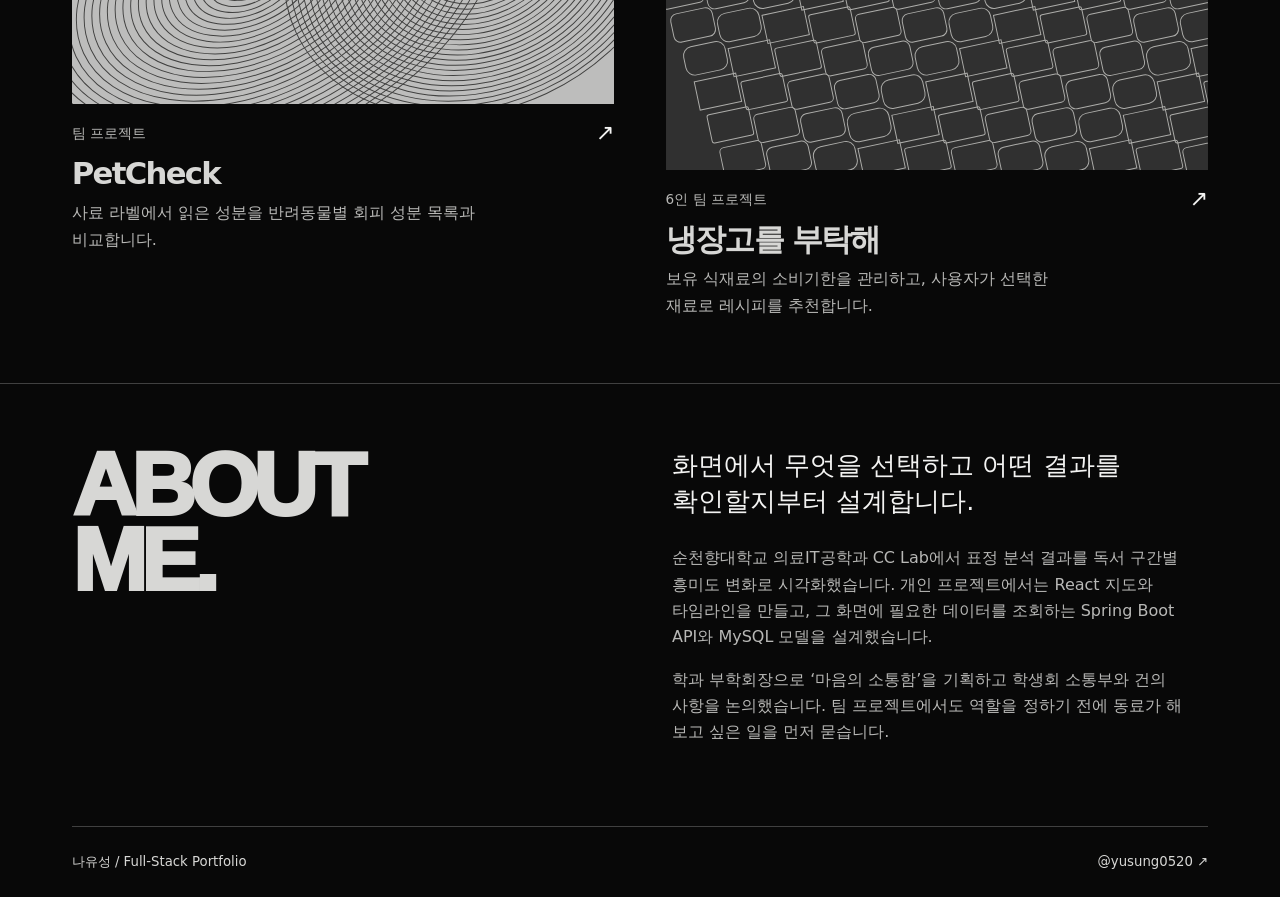
==== commit e21d7a2c: "docs: 실제 지도 캡처와 10쪽 풀스택 포트폴리오 PDF 추가" ====
--- a/docs/index.html
+++ b/docs/index.html
@@ -1,4 +1,4 @@
 <!doctype html>
-<html lang="ko"><head><meta charset="utf-8"><meta name="viewport" content="width=device-width,initial-scale=1"><meta name="theme-color" content="#080808"><meta name="description" content="나유성의 풀스택 개발 포트폴리오. React 지도와 Spring Boot API, MySQL 데이터가 화면에서 어떻게 연결되는지 소개합니다."><title>풀스택 개발 포트폴리오 | 나유성</title><link rel="stylesheet" href="portfolio.css"><script src="media.js" defer></script></head><body><a class="skip" href="#main">본문으로</a><header class="top"><a class="brand" href="index.html">Na Yusung</a><nav aria-label="주 메뉴"><a href="index.html#work">프로젝트</a><a href="index.html#about">소개</a><a href="https://github.com/yusung0520">GitHub ↗</a></nav></header><main id="main"><section class="cover" aria-labelledby="cover-title"><div class="mast"><h1 class="huge" id="cover-title" aria-label="Portfolio."><span>PORT</span><span>FOLIO.</span></h1><div class="folio-note"><strong>Full-Stack Developer</strong><span>나유성 / Na Yusung</span><span>November 2026</span></div></div>
+<html lang="ko"><head><meta charset="utf-8"><meta name="viewport" content="width=device-width,initial-scale=1"><meta name="theme-color" content="#080808"><meta name="description" content="나유성의 풀스택 개발 포트폴리오. React 지도와 Spring Boot API, MySQL 데이터가 화면에서 어떻게 연결되는지 소개합니다."><title>풀스택 개발 포트폴리오 | 나유성</title><link rel="stylesheet" href="portfolio.css"><script src="media.js" defer></script></head><body><a class="skip" href="#main">본문으로</a><header class="top"><a class="brand" href="index.html">Na Yusung</a><nav aria-label="주 메뉴"><a href="index.html#work">프로젝트</a><a href="index.html#about">소개</a><a href="Na_Yusung_Fullstack_Portfolio.pdf" download>PDF 다운로드</a><a href="https://github.com/yusung0520">GitHub ↗</a></nav></header><main id="main"><section class="cover" aria-labelledby="cover-title"><div class="mast"><h1 class="huge" id="cover-title" aria-label="Portfolio."><span>PORT</span><span>FOLIO.</span></h1><div class="folio-note"><strong>Full-Stack Developer</strong><span>나유성 / Na Yusung</span><span>November 2026</span></div></div>
 <div class="cover-foot"><p>React 화면부터 Spring Boot API와 MySQL까지 연결하는 풀스택 개발자 나유성입니다.<br>서울 정비구역 지도에서는 구역을 클릭해 사업 이력을 확인하는 전 과정을 직접 구현했습니다.</p><a class="jump" href="#work">프로젝트 보기 ↓</a></div></section>
-<div id="projects"></div><section class="work section" id="work"><div class="section-heading"><h2 class="display">Selected<br>work.</h2><p>프로젝트별로 맡은 일과 설계한 이유,<br>직접 확인한 결과를 기록했습니다.</p></div><div class="works"><a class="tile" href="redevelopment.html"><div class="poster"><img alt="" src="art/district.svg" width="960" height="540"></div><div class="tile-meta"><span>개인 풀스택 프로젝트</span><span aria-hidden="true">↗</span></div><h3>서울 정비구역 지도</h3><p>사업장 정보와 연결된 440개 구역을 React 지도에서 탐색하고, 확인된 이력을 14개 기준 단계에 표시합니다. 2026-03-19 백업 기준입니다.</p></a><a class="tile" href="sporty.html"><div class="poster"><img alt="" src="art/trace.svg" width="960" height="540"></div><div class="tile-meta"><span>팀 프로젝트 / 인프라</span><span aria-hidden="true">↗</span></div><h3>Sporty</h3><p>스포츠 매칭 서비스에서 요청 경로를 추적하고 컨테이너의 실행 환경을 검증했습니다.</p></a><a class="tile" href="petcheck.html"><div class="poster"><img alt="" src="art/ingredients.svg" width="960" height="540"></div><div class="tile-meta"><span>팀 프로젝트</span><span aria-hidden="true">↗</span></div><h3>PetCheck</h3><p>사료 라벨에서 읽은 성분을 반려동물별 회피 성분 목록과 비교합니다.</p></a><a class="tile" href="fridge.html"><div class="poster"><img alt="" src="art/dates.svg" width="960" height="540"></div><div class="tile-meta"><span>6인 팀 프로젝트</span><span aria-hidden="true">↗</span></div><h3>냉장고를 부탁해</h3><p>보유 식재료의 소비기한을 관리하고, 사용자가 선택한 재료로 레시피를 추천합니다.</p></a></div></section><section id="about" class="section about"><h2 class="display">About<br>me.</h2><div><p class="personal">화면에서 무엇을 선택하고 어떤 결과를 확인할지부터 설계합니다.</p><p>순천향대학교 의료IT공학과 CC Lab에서 표정 분석 결과를 독서 구간별 흥미도 변화로 시각화했습니다. 개인 프로젝트에서는 React 지도와 타임라인을 만들고, 그 화면에 필요한 데이터를 조회하는 Spring Boot API와 MySQL 모델을 설계했습니다.</p><p>학과 부학회장으로 ‘마음의 소통함’을 기획하고 학생회 소통부와 건의 사항을 논의했습니다. 팀 프로젝트에서도 역할을 정하기 전에 동료가 해 보고 싶은 일을 먼저 묻습니다.</p></div></section></main><footer><a href="index.html">나유성 / Full-Stack Portfolio</a><a href="https://github.com/yusung0520">@yusung0520 ↗</a></footer></body></html>+<div id="projects"></div><section class="work section" id="work"><div class="section-heading"><h2 class="display">Selected<br>work.</h2><p>프로젝트별로 맡은 일과 설계한 이유,<br>직접 확인한 결과를 기록했습니다.</p></div><div class="works"><a class="tile" href="redevelopment.html"><div class="poster real-screen"><img alt="성수 검색 결과와 구역 경계가 표시된 실제 지도 화면" src="media/redevelopment-search.webp" width="2048" height="1216" loading="lazy"></div><div class="tile-meta"><span>개인 풀스택 프로젝트</span><span aria-hidden="true">↗</span></div><h3>서울 정비구역 지도</h3><p>사업장 정보와 연결된 440개 구역을 React 지도에서 탐색하고, 확인된 이력을 14개 기준 단계에 표시합니다. 2026-03-19 백업 기준입니다.</p></a><a class="tile" href="sporty.html"><div class="poster"><img alt="" src="art/trace.svg" width="960" height="540"></div><div class="tile-meta"><span>팀 프로젝트 / 인프라</span><span aria-hidden="true">↗</span></div><h3>Sporty</h3><p>스포츠 매칭 서비스에서 요청 경로를 추적하고 컨테이너의 실행 환경을 검증했습니다.</p></a><a class="tile" href="petcheck.html"><div class="poster"><img alt="" src="art/ingredients.svg" width="960" height="540"></div><div class="tile-meta"><span>팀 프로젝트</span><span aria-hidden="true">↗</span></div><h3>PetCheck</h3><p>사료 라벨에서 읽은 성분을 반려동물별 회피 성분 목록과 비교합니다.</p></a><a class="tile" href="fridge.html"><div class="poster"><img alt="" src="art/dates.svg" width="960" height="540"></div><div class="tile-meta"><span>6인 팀 프로젝트</span><span aria-hidden="true">↗</span></div><h3>냉장고를 부탁해</h3><p>보유 식재료의 소비기한을 관리하고, 사용자가 선택한 재료로 레시피를 추천합니다.</p></a></div></section><section id="about" class="section about"><h2 class="display">About<br>me.</h2><div><p class="personal">화면에서 무엇을 선택하고 어떤 결과를 확인할지부터 설계합니다.</p><p>순천향대학교 의료IT공학과 CC Lab에서 표정 분석 결과를 독서 구간별 흥미도 변화로 시각화했습니다. 개인 프로젝트에서는 React 지도와 타임라인을 만들고, 그 화면에 필요한 데이터를 조회하는 Spring Boot API와 MySQL 모델을 설계했습니다.</p><p>학과 부학회장으로 ‘마음의 소통함’을 기획하고 학생회 소통부와 건의 사항을 논의했습니다. 팀 프로젝트에서도 역할을 정하기 전에 동료가 해 보고 싶은 일을 먼저 묻습니다.</p></div></section></main><footer><a href="index.html">나유성 / Full-Stack Portfolio</a><a href="https://github.com/yusung0520">@yusung0520 ↗</a></footer></body></html>
--- a/docs/portfolio.css
+++ b/docs/portfolio.css
@@ -87,3 +87,19 @@
   .top nav { font-size: .8rem; }
 }
 @media (prefers-reduced-motion: reduce) { html { scroll-behavior: auto; } .tile .poster img { transition: none; } }
+
+/* Actual project captures retain their full image and open at original size. */
+.poster.real-screen { aspect-ratio: 2048 / 1216; }
+.poster.real-screen img { object-fit: contain; }
+.project-result { padding: 26px; background: #171717; }
+.result-statement { font-size: clamp(26px,3vw,42px); line-height: 1.3; color: var(--white); margin: 12px 0 20px; letter-spacing: -.04em; }
+.screens { padding-block: clamp(28px,4vw,65px); border-bottom: 1px solid var(--line); }
+.screens-heading { display: grid; grid-template-columns: 1fr 1fr; gap: 24px; margin-bottom: 30px; }
+.screens-heading p { margin: 0; color: var(--soft); }
+.screen-gallery { display: grid; gap: 36px; }
+.screenshot { margin: 0; }
+.screenshot a { display: block; border: 1px solid var(--line); }
+.screenshot img { display: block; width: 100%; height: auto; }
+.screenshot figcaption { display: flex; gap: 12px 28px; align-items: baseline; flex-wrap: wrap; font-size: .95rem; }
+.screenshot figcaption strong { color: var(--white); }
+@media (max-width: 700px) { .screens-heading { grid-template-columns: 1fr; gap: 12px; } }
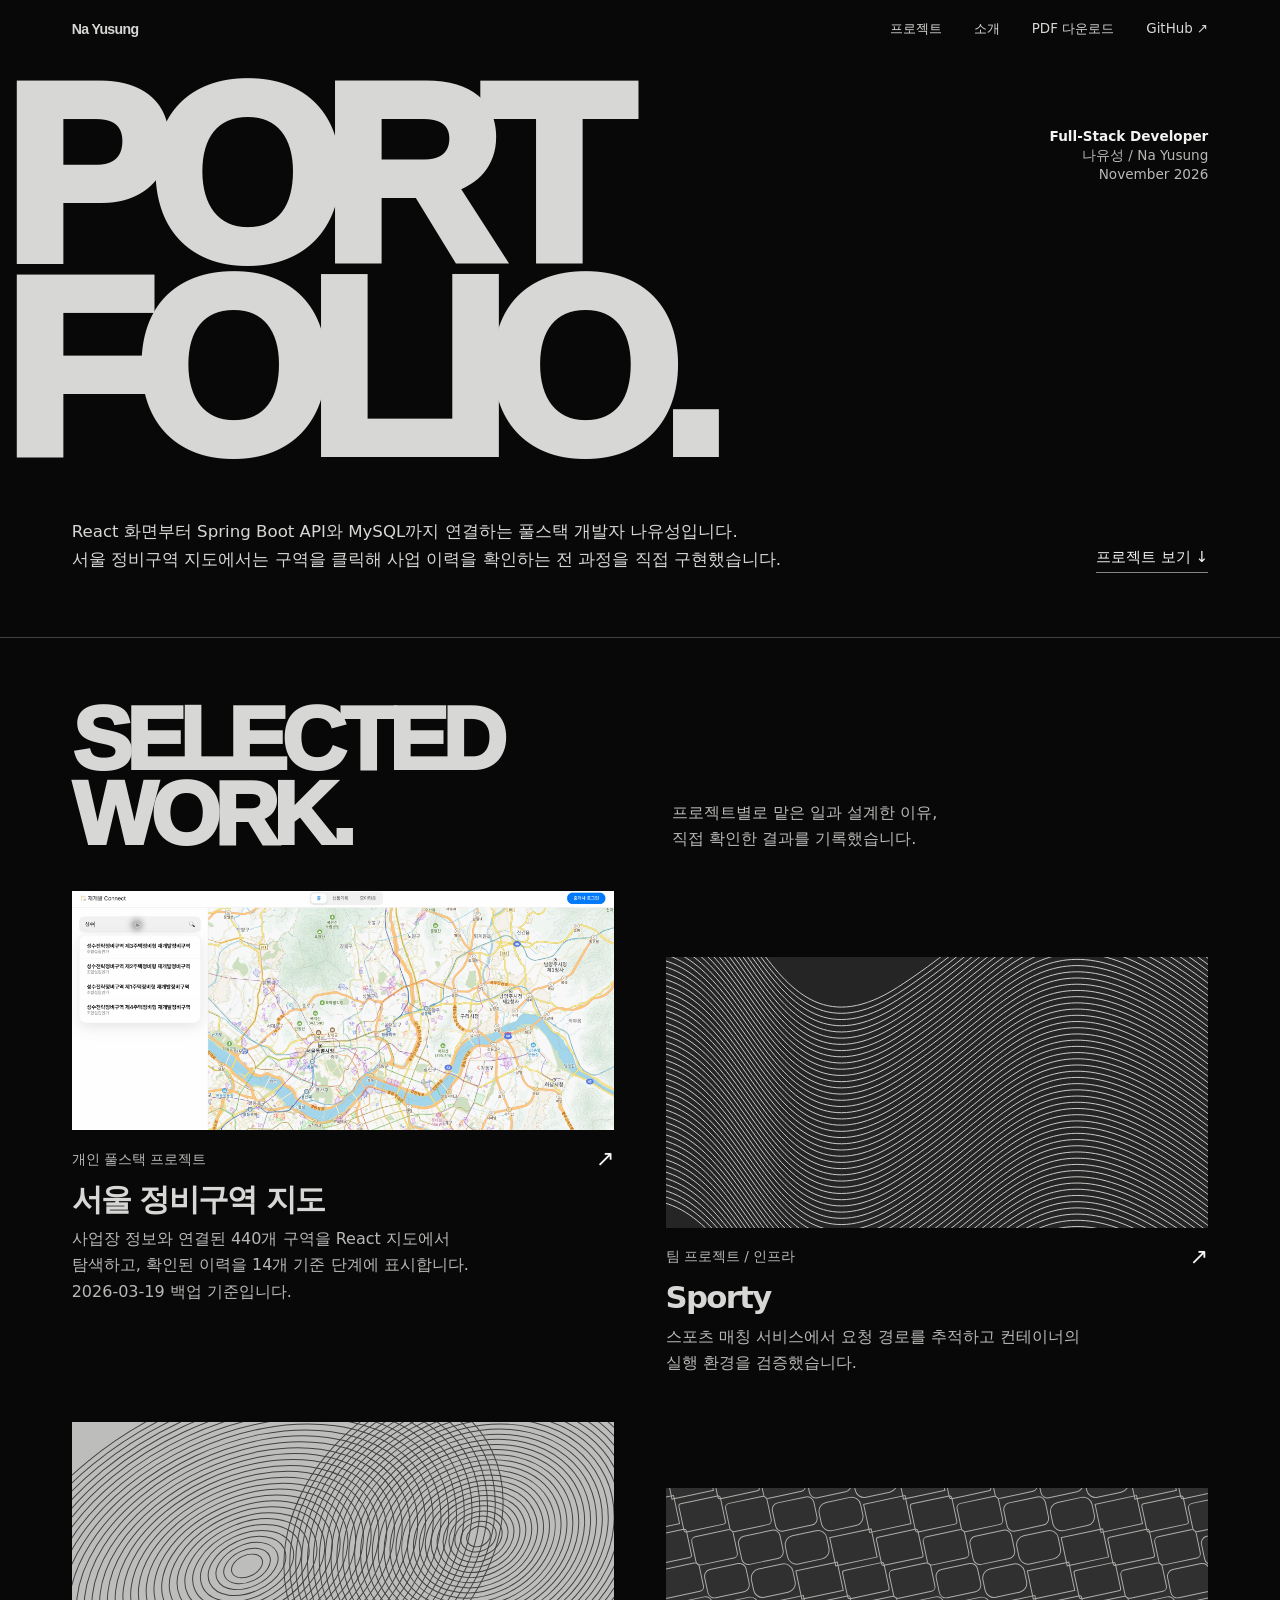
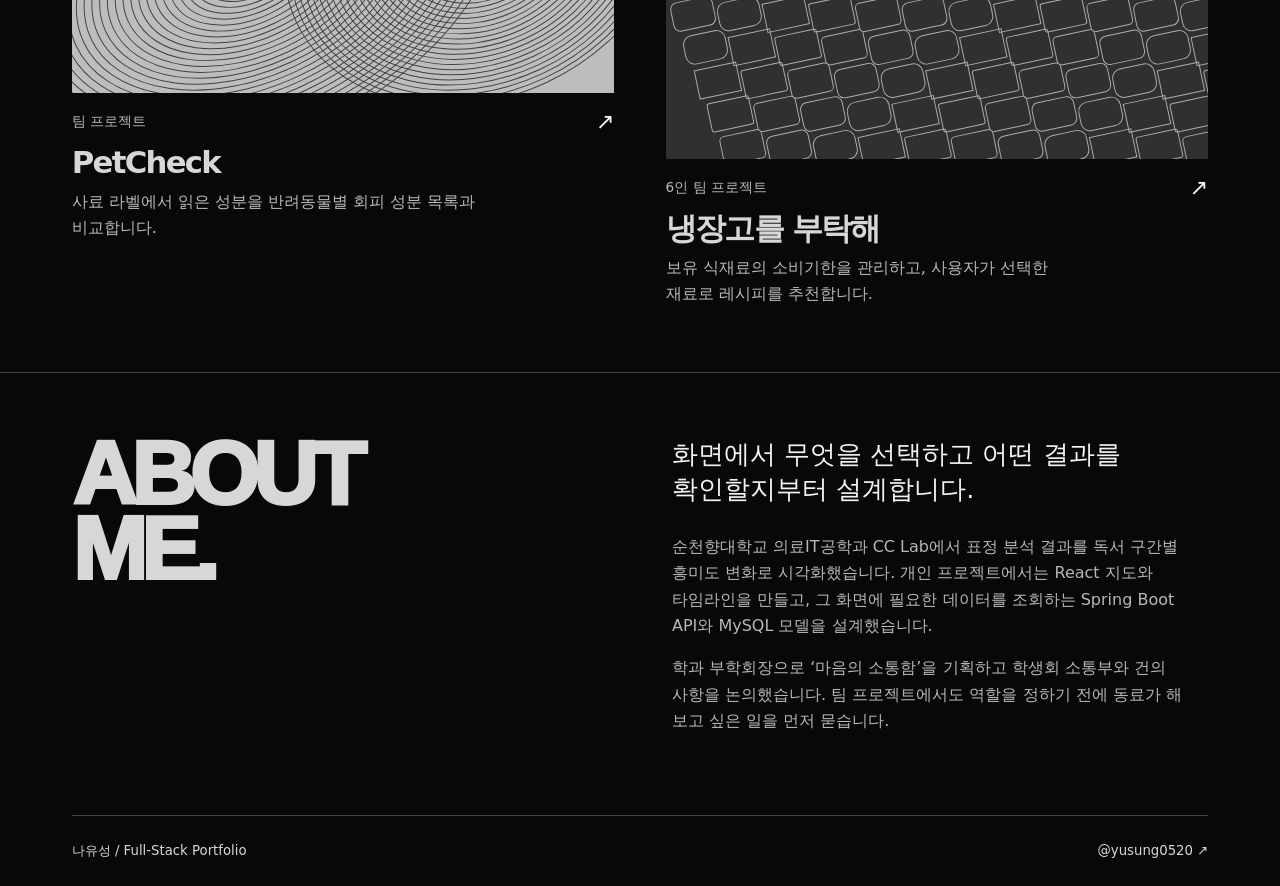
==== commit d467fe25: "docs: 실제 시연 영상과 검색 UX 검증을 포트폴리오에 반영" ====
--- a/docs/index.html
+++ b/docs/index.html
@@ -1,4 +1,4 @@
 <!doctype html>
 <html lang="ko"><head><meta charset="utf-8"><meta name="viewport" content="width=device-width,initial-scale=1"><meta name="theme-color" content="#080808"><meta name="description" content="나유성의 풀스택 개발 포트폴리오. React 지도와 Spring Boot API, MySQL 데이터가 화면에서 어떻게 연결되는지 소개합니다."><title>풀스택 개발 포트폴리오 | 나유성</title><link rel="stylesheet" href="portfolio.css"><script src="media.js" defer></script></head><body><a class="skip" href="#main">본문으로</a><header class="top"><a class="brand" href="index.html">Na Yusung</a><nav aria-label="주 메뉴"><a href="index.html#work">프로젝트</a><a href="index.html#about">소개</a><a href="Na_Yusung_Fullstack_Portfolio.pdf" download>PDF 다운로드</a><a href="https://github.com/yusung0520">GitHub ↗</a></nav></header><main id="main"><section class="cover" aria-labelledby="cover-title"><div class="mast"><h1 class="huge" id="cover-title" aria-label="Portfolio."><span>PORT</span><span>FOLIO.</span></h1><div class="folio-note"><strong>Full-Stack Developer</strong><span>나유성 / Na Yusung</span><span>November 2026</span></div></div>
 <div class="cover-foot"><p>React 화면부터 Spring Boot API와 MySQL까지 연결하는 풀스택 개발자 나유성입니다.<br>서울 정비구역 지도에서는 구역을 클릭해 사업 이력을 확인하는 전 과정을 직접 구현했습니다.</p><a class="jump" href="#work">프로젝트 보기 ↓</a></div></section>
-<div id="projects"></div><section class="work section" id="work"><div class="section-heading"><h2 class="display">Selected<br>work.</h2><p>프로젝트별로 맡은 일과 설계한 이유,<br>직접 확인한 결과를 기록했습니다.</p></div><div class="works"><a class="tile" href="redevelopment.html"><div class="poster real-screen"><img alt="성수 검색 결과와 구역 경계가 표시된 실제 지도 화면" src="media/redevelopment-search.webp" width="2048" height="1216" loading="lazy"></div><div class="tile-meta"><span>개인 풀스택 프로젝트</span><span aria-hidden="true">↗</span></div><h3>서울 정비구역 지도</h3><p>사업장 정보와 연결된 440개 구역을 React 지도에서 탐색하고, 확인된 이력을 14개 기준 단계에 표시합니다. 2026-03-19 백업 기준입니다.</p></a><a class="tile" href="sporty.html"><div class="poster"><img alt="" src="art/trace.svg" width="960" height="540"></div><div class="tile-meta"><span>팀 프로젝트 / 인프라</span><span aria-hidden="true">↗</span></div><h3>Sporty</h3><p>스포츠 매칭 서비스에서 요청 경로를 추적하고 컨테이너의 실행 환경을 검증했습니다.</p></a><a class="tile" href="petcheck.html"><div class="poster"><img alt="" src="art/ingredients.svg" width="960" height="540"></div><div class="tile-meta"><span>팀 프로젝트</span><span aria-hidden="true">↗</span></div><h3>PetCheck</h3><p>사료 라벨에서 읽은 성분을 반려동물별 회피 성분 목록과 비교합니다.</p></a><a class="tile" href="fridge.html"><div class="poster"><img alt="" src="art/dates.svg" width="960" height="540"></div><div class="tile-meta"><span>6인 팀 프로젝트</span><span aria-hidden="true">↗</span></div><h3>냉장고를 부탁해</h3><p>보유 식재료의 소비기한을 관리하고, 사용자가 선택한 재료로 레시피를 추천합니다.</p></a></div></section><section id="about" class="section about"><h2 class="display">About<br>me.</h2><div><p class="personal">화면에서 무엇을 선택하고 어떤 결과를 확인할지부터 설계합니다.</p><p>순천향대학교 의료IT공학과 CC Lab에서 표정 분석 결과를 독서 구간별 흥미도 변화로 시각화했습니다. 개인 프로젝트에서는 React 지도와 타임라인을 만들고, 그 화면에 필요한 데이터를 조회하는 Spring Boot API와 MySQL 모델을 설계했습니다.</p><p>학과 부학회장으로 ‘마음의 소통함’을 기획하고 학생회 소통부와 건의 사항을 논의했습니다. 팀 프로젝트에서도 역할을 정하기 전에 동료가 해 보고 싶은 일을 먼저 묻습니다.</p></div></section></main><footer><a href="index.html">나유성 / Full-Stack Portfolio</a><a href="https://github.com/yusung0520">@yusung0520 ↗</a></footer></body></html>
+<div id="projects"></div><section class="work section" id="work"><div class="section-heading"><h2 class="display">Selected<br>work.</h2><p>프로젝트별로 맡은 일과 설계한 이유,<br>직접 확인한 결과를 기록했습니다.</p></div><div class="works"><a class="tile" href="redevelopment.html"><div class="poster real-screen"><img alt="성수 검색 결과와 구역 경계가 표시된 실제 지도 화면" src="media/redevelopment-search.webp" width="2048" height="904" loading="lazy"></div><div class="tile-meta"><span>개인 풀스택 프로젝트</span><span aria-hidden="true">↗</span></div><h3>서울 정비구역 지도</h3><p>사업장 정보와 연결된 440개 구역을 React 지도에서 탐색하고, 확인된 이력을 14개 기준 단계에 표시합니다. 2026-03-19 백업 기준입니다.</p></a><a class="tile" href="sporty.html"><div class="poster"><img alt="" src="art/trace.svg" width="960" height="540"></div><div class="tile-meta"><span>팀 프로젝트 / 인프라</span><span aria-hidden="true">↗</span></div><h3>Sporty</h3><p>스포츠 매칭 서비스에서 요청 경로를 추적하고 컨테이너의 실행 환경을 검증했습니다.</p></a><a class="tile" href="petcheck.html"><div class="poster"><img alt="" src="art/ingredients.svg" width="960" height="540"></div><div class="tile-meta"><span>팀 프로젝트</span><span aria-hidden="true">↗</span></div><h3>PetCheck</h3><p>사료 라벨에서 읽은 성분을 반려동물별 회피 성분 목록과 비교합니다.</p></a><a class="tile" href="fridge.html"><div class="poster"><img alt="" src="art/dates.svg" width="960" height="540"></div><div class="tile-meta"><span>6인 팀 프로젝트</span><span aria-hidden="true">↗</span></div><h3>냉장고를 부탁해</h3><p>보유 식재료의 소비기한을 관리하고, 사용자가 선택한 재료로 레시피를 추천합니다.</p></a></div></section><section id="about" class="section about"><h2 class="display">About<br>me.</h2><div><p class="personal">화면에서 무엇을 선택하고 어떤 결과를 확인할지부터 설계합니다.</p><p>순천향대학교 의료IT공학과 CC Lab에서 표정 분석 결과를 독서 구간별 흥미도 변화로 시각화했습니다. 개인 프로젝트에서는 React 지도와 타임라인을 만들고, 그 화면에 필요한 데이터를 조회하는 Spring Boot API와 MySQL 모델을 설계했습니다.</p><p>학과 부학회장으로 ‘마음의 소통함’을 기획하고 학생회 소통부와 건의 사항을 논의했습니다. 팀 프로젝트에서도 역할을 정하기 전에 동료가 해 보고 싶은 일을 먼저 묻습니다.</p></div></section></main><footer><a href="index.html">나유성 / Full-Stack Portfolio</a><a href="https://github.com/yusung0520">@yusung0520 ↗</a></footer></body></html>
--- a/docs/portfolio.css
+++ b/docs/portfolio.css
@@ -103,3 +103,31 @@
 .screenshot figcaption { display: flex; gap: 12px 28px; align-items: baseline; flex-wrap: wrap; font-size: .95rem; }
 .screenshot figcaption strong { color: var(--white); }
 @media (max-width: 700px) { .screens-heading { grid-template-columns: 1fr; gap: 12px; } }
+
+/* Text-only header for the redevelopment case study. */
+.case-title--text { display: block; max-width: 70rem; margin-top: clamp(28px,3vw,48px); }
+.case-title--text .eyebrow { margin: 0 0 14px; }
+.case-title--text h1 { font-size: clamp(2.35rem,4.5vw,4.8rem); line-height: 1.16; letter-spacing: -.055em; }
+.case-title--text .subtitle { max-width: 58rem; margin: 20px 0 0; font-size: clamp(1rem,1.2vw,1.2rem); }
+.case-title--text + .facts { margin-top: 28px; }
+
+
+/* Recorded demo and four complete captures. */
+.demo-section { padding-block: clamp(28px,4vw,60px); border-bottom: 1px solid var(--line); }
+.demo-section .eyebrow { margin-bottom: 10px; }
+.demo-video { display: block; width: 100%; aspect-ratio: 3024 / 1336; object-fit: contain; background: #171717; border: 1px solid var(--line); }
+.demo-footer { display: flex; flex-wrap: wrap; align-items: baseline; justify-content: space-between; gap: 10px 24px; margin-top: 14px; }
+.demo-footer p { margin: 0; color: var(--soft); font-size: .875rem; }
+.screen-gallery--four { grid-template-columns: repeat(2,minmax(0,1fr)); gap: 32px; }
+.screen-gallery--four .screenshot a { aspect-ratio: 16/9; display: grid; align-items: center; background: #171717; }
+.screen-gallery--four .screenshot img { width: 100%; height: 100%; object-fit: contain; }
+.screen-gallery--four figcaption { display: grid; gap: 5px; font-size: 1rem; }
+.poster.real-screen { aspect-ratio: 2048 / 904; }
+.top nav { flex-wrap: wrap; }
+@media (max-width:700px) {
+  .screen-gallery--four { grid-template-columns: 1fr; gap: 28px; }
+  .top { align-items: flex-start; }
+  .top nav { justify-content: flex-end; gap: 8px 14px; font-size: .875rem; }
+  .brand { flex-shrink: 0; }
+  .facts dd { display: block; margin-left: 0; }
+}
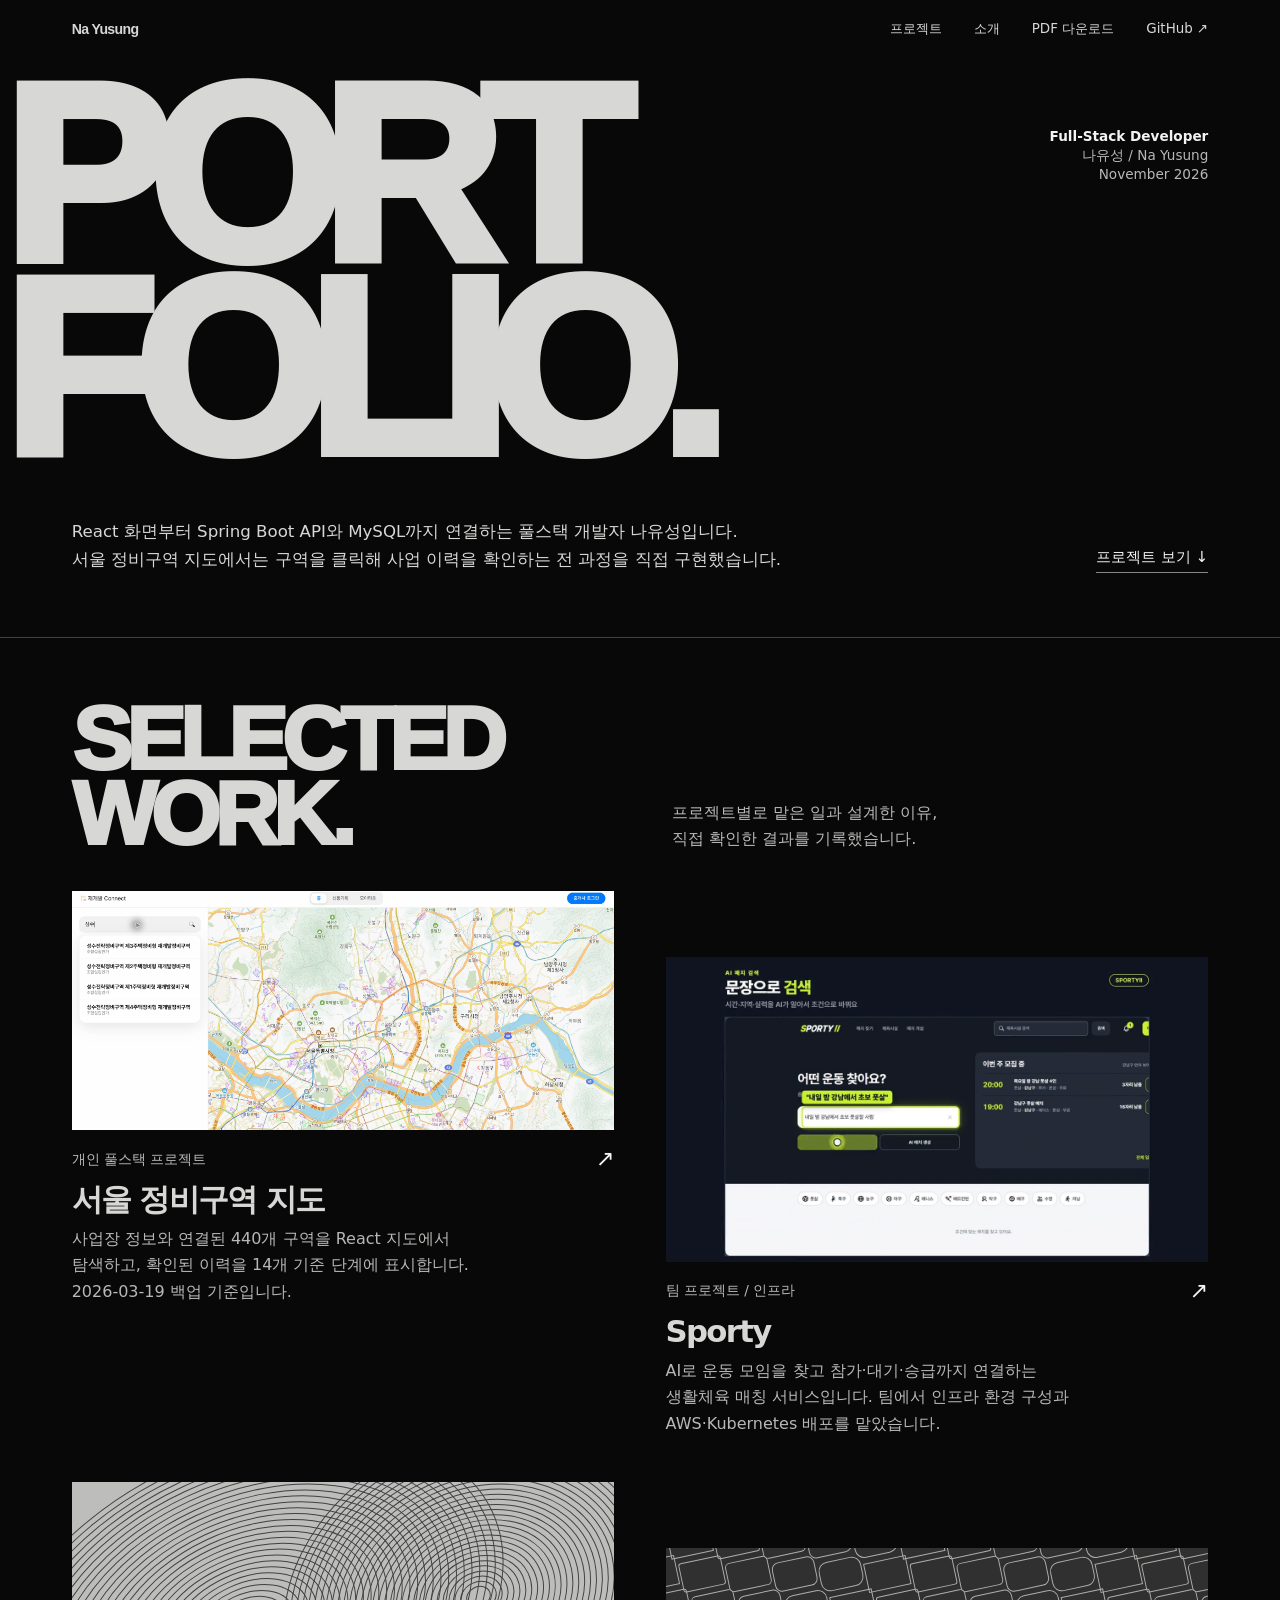
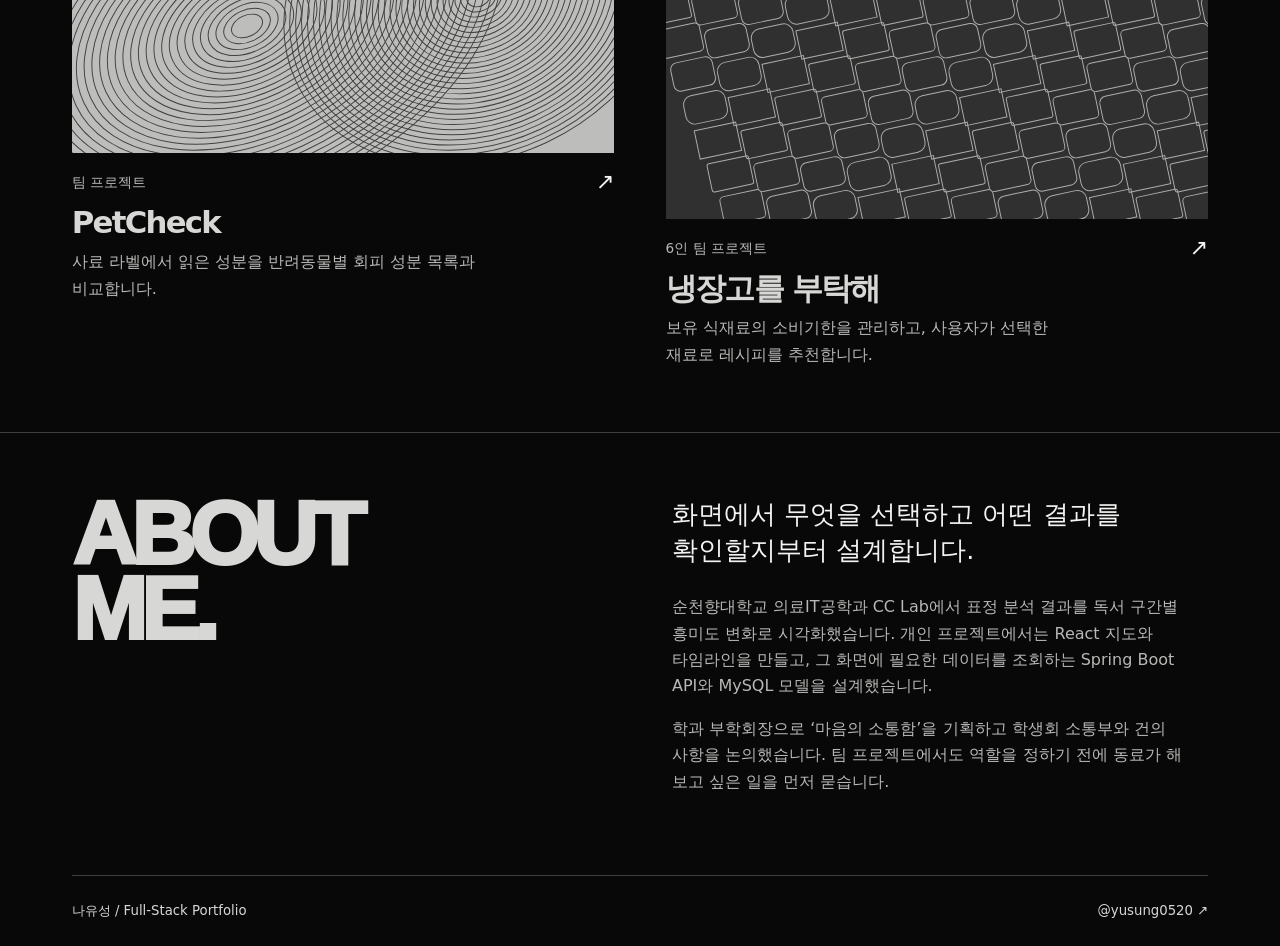
==== commit f4e0db08: "docs: Sporty 서비스 소개와 팀 시연, 개인 인프라 기여 정리" ====
--- a/docs/index.html
+++ b/docs/index.html
@@ -1,4 +1,4 @@
 <!doctype html>
 <html lang="ko"><head><meta charset="utf-8"><meta name="viewport" content="width=device-width,initial-scale=1"><meta name="theme-color" content="#080808"><meta name="description" content="나유성의 풀스택 개발 포트폴리오. React 지도와 Spring Boot API, MySQL 데이터가 화면에서 어떻게 연결되는지 소개합니다."><title>풀스택 개발 포트폴리오 | 나유성</title><link rel="stylesheet" href="portfolio.css"><script src="media.js" defer></script></head><body><a class="skip" href="#main">본문으로</a><header class="top"><a class="brand" href="index.html">Na Yusung</a><nav aria-label="주 메뉴"><a href="index.html#work">프로젝트</a><a href="index.html#about">소개</a><a href="Na_Yusung_Fullstack_Portfolio.pdf" download>PDF 다운로드</a><a href="https://github.com/yusung0520">GitHub ↗</a></nav></header><main id="main"><section class="cover" aria-labelledby="cover-title"><div class="mast"><h1 class="huge" id="cover-title" aria-label="Portfolio."><span>PORT</span><span>FOLIO.</span></h1><div class="folio-note"><strong>Full-Stack Developer</strong><span>나유성 / Na Yusung</span><span>November 2026</span></div></div>
 <div class="cover-foot"><p>React 화면부터 Spring Boot API와 MySQL까지 연결하는 풀스택 개발자 나유성입니다.<br>서울 정비구역 지도에서는 구역을 클릭해 사업 이력을 확인하는 전 과정을 직접 구현했습니다.</p><a class="jump" href="#work">프로젝트 보기 ↓</a></div></section>
-<div id="projects"></div><section class="work section" id="work"><div class="section-heading"><h2 class="display">Selected<br>work.</h2><p>프로젝트별로 맡은 일과 설계한 이유,<br>직접 확인한 결과를 기록했습니다.</p></div><div class="works"><a class="tile" href="redevelopment.html"><div class="poster real-screen"><img alt="성수 검색 결과와 구역 경계가 표시된 실제 지도 화면" src="media/redevelopment-search.webp" width="2048" height="904" loading="lazy"></div><div class="tile-meta"><span>개인 풀스택 프로젝트</span><span aria-hidden="true">↗</span></div><h3>서울 정비구역 지도</h3><p>사업장 정보와 연결된 440개 구역을 React 지도에서 탐색하고, 확인된 이력을 14개 기준 단계에 표시합니다. 2026-03-19 백업 기준입니다.</p></a><a class="tile" href="sporty.html"><div class="poster"><img alt="" src="art/trace.svg" width="960" height="540"></div><div class="tile-meta"><span>팀 프로젝트 / 인프라</span><span aria-hidden="true">↗</span></div><h3>Sporty</h3><p>스포츠 매칭 서비스에서 요청 경로를 추적하고 컨테이너의 실행 환경을 검증했습니다.</p></a><a class="tile" href="petcheck.html"><div class="poster"><img alt="" src="art/ingredients.svg" width="960" height="540"></div><div class="tile-meta"><span>팀 프로젝트</span><span aria-hidden="true">↗</span></div><h3>PetCheck</h3><p>사료 라벨에서 읽은 성분을 반려동물별 회피 성분 목록과 비교합니다.</p></a><a class="tile" href="fridge.html"><div class="poster"><img alt="" src="art/dates.svg" width="960" height="540"></div><div class="tile-meta"><span>6인 팀 프로젝트</span><span aria-hidden="true">↗</span></div><h3>냉장고를 부탁해</h3><p>보유 식재료의 소비기한을 관리하고, 사용자가 선택한 재료로 레시피를 추천합니다.</p></a></div></section><section id="about" class="section about"><h2 class="display">About<br>me.</h2><div><p class="personal">화면에서 무엇을 선택하고 어떤 결과를 확인할지부터 설계합니다.</p><p>순천향대학교 의료IT공학과 CC Lab에서 표정 분석 결과를 독서 구간별 흥미도 변화로 시각화했습니다. 개인 프로젝트에서는 React 지도와 타임라인을 만들고, 그 화면에 필요한 데이터를 조회하는 Spring Boot API와 MySQL 모델을 설계했습니다.</p><p>학과 부학회장으로 ‘마음의 소통함’을 기획하고 학생회 소통부와 건의 사항을 논의했습니다. 팀 프로젝트에서도 역할을 정하기 전에 동료가 해 보고 싶은 일을 먼저 묻습니다.</p></div></section></main><footer><a href="index.html">나유성 / Full-Stack Portfolio</a><a href="https://github.com/yusung0520">@yusung0520 ↗</a></footer></body></html>
+<div id="projects"></div><section class="work section" id="work"><div class="section-heading"><h2 class="display">Selected<br>work.</h2><p>프로젝트별로 맡은 일과 설계한 이유,<br>직접 확인한 결과를 기록했습니다.</p></div><div class="works"><a class="tile" href="redevelopment.html"><div class="poster real-screen"><img alt="성수 검색 결과와 구역 경계가 표시된 실제 지도 화면" src="media/redevelopment-search.webp" width="2048" height="904" loading="lazy"></div><div class="tile-meta"><span>개인 풀스택 프로젝트</span><span aria-hidden="true">↗</span></div><h3>서울 정비구역 지도</h3><p>사업장 정보와 연결된 440개 구역을 React 지도에서 탐색하고, 확인된 이력을 14개 기준 단계에 표시합니다. 2026-03-19 백업 기준입니다.</p></a><a class="tile" href="sporty.html"><div class="poster sporty-poster"><img alt="Sporty의 자연어 기반 매치 검색 화면" src="media/sporty-service.webp" width="1280" height="720" loading="lazy"></div><div class="tile-meta"><span>팀 프로젝트 / 인프라</span><span aria-hidden="true">↗</span></div><h3>Sporty</h3><p>AI로 운동 모임을 찾고 참가·대기·승급까지 연결하는 생활체육 매칭 서비스입니다. 팀에서 인프라 환경 구성과 AWS·Kubernetes 배포를 맡았습니다.</p></a><a class="tile" href="petcheck.html"><div class="poster"><img alt="" src="art/ingredients.svg" width="960" height="540"></div><div class="tile-meta"><span>팀 프로젝트</span><span aria-hidden="true">↗</span></div><h3>PetCheck</h3><p>사료 라벨에서 읽은 성분을 반려동물별 회피 성분 목록과 비교합니다.</p></a><a class="tile" href="fridge.html"><div class="poster"><img alt="" src="art/dates.svg" width="960" height="540"></div><div class="tile-meta"><span>6인 팀 프로젝트</span><span aria-hidden="true">↗</span></div><h3>냉장고를 부탁해</h3><p>보유 식재료의 소비기한을 관리하고, 사용자가 선택한 재료로 레시피를 추천합니다.</p></a></div></section><section id="about" class="section about"><h2 class="display">About<br>me.</h2><div><p class="personal">화면에서 무엇을 선택하고 어떤 결과를 확인할지부터 설계합니다.</p><p>순천향대학교 의료IT공학과 CC Lab에서 표정 분석 결과를 독서 구간별 흥미도 변화로 시각화했습니다. 개인 프로젝트에서는 React 지도와 타임라인을 만들고, 그 화면에 필요한 데이터를 조회하는 Spring Boot API와 MySQL 모델을 설계했습니다.</p><p>학과 부학회장으로 ‘마음의 소통함’을 기획하고 학생회 소통부와 건의 사항을 논의했습니다. 팀 프로젝트에서도 역할을 정하기 전에 동료가 해 보고 싶은 일을 먼저 묻습니다.</p></div></section></main><footer><a href="index.html">나유성 / Full-Stack Portfolio</a><a href="https://github.com/yusung0520">@yusung0520 ↗</a></footer></body></html>
--- a/docs/portfolio.css
+++ b/docs/portfolio.css
@@ -131,3 +131,25 @@
   .brand { flex-shrink: 0; }
   .facts dd { display: block; margin-left: 0; }
 }
+
+/* Sporty: service introduction, team demos and personal delivery work. */
+.sporty-hero { align-items: center; grid-template-columns: 1fr 1.1fr; }
+.sporty-tagline { font-size: clamp(1.45rem,2.35vw,2.6rem); line-height: 1.35; letter-spacing: -.045em; margin: 20px 0; color: var(--white); font-weight: 650; }
+.sporty-hero-screen { margin: 0; }
+.sporty-hero-screen img { display: block; width: 100%; height: auto; border: 1px solid var(--line); }
+.sporty-page .facts { gap: 14px 42px; }
+.sporty-page .eyebrow, .sporty-page figcaption { font-size: .875rem; }
+.sporty-section { padding-block: clamp(32px,4vw,64px); border-bottom: 1px solid var(--line); }
+.sporty-features { display: grid; grid-template-columns: repeat(3,minmax(0,1fr)); gap: 32px; }
+.sporty-features > div { border-top: 1px solid var(--line); padding-top: 18px; }
+.sporty-features h3 { margin: 0 0 10px; font-size: 1.2rem; line-height: 1.4; }
+.sporty-features p { margin: 0; color: var(--soft); }
+.sporty-video { aspect-ratio: 16/9; }
+.sporty-page .demo-footer p { max-width: 65ch; }
+.sporty-note { color: var(--soft); font-size: .875rem; }
+.sporty-trace { margin-top: 28px; }
+.sporty-page .screenshot figcaption { font-size: .875rem; }
+.poster.sporty-poster { aspect-ratio: 16/9; }
+.poster.sporty-poster img { object-fit: contain; }
+@media (max-width: 900px) { .sporty-hero { grid-template-columns: 1fr; gap: 28px; } }
+@media (max-width: 700px) { .sporty-features { grid-template-columns: 1fr; gap: 22px; } .sporty-page .links { align-items: flex-start; } }
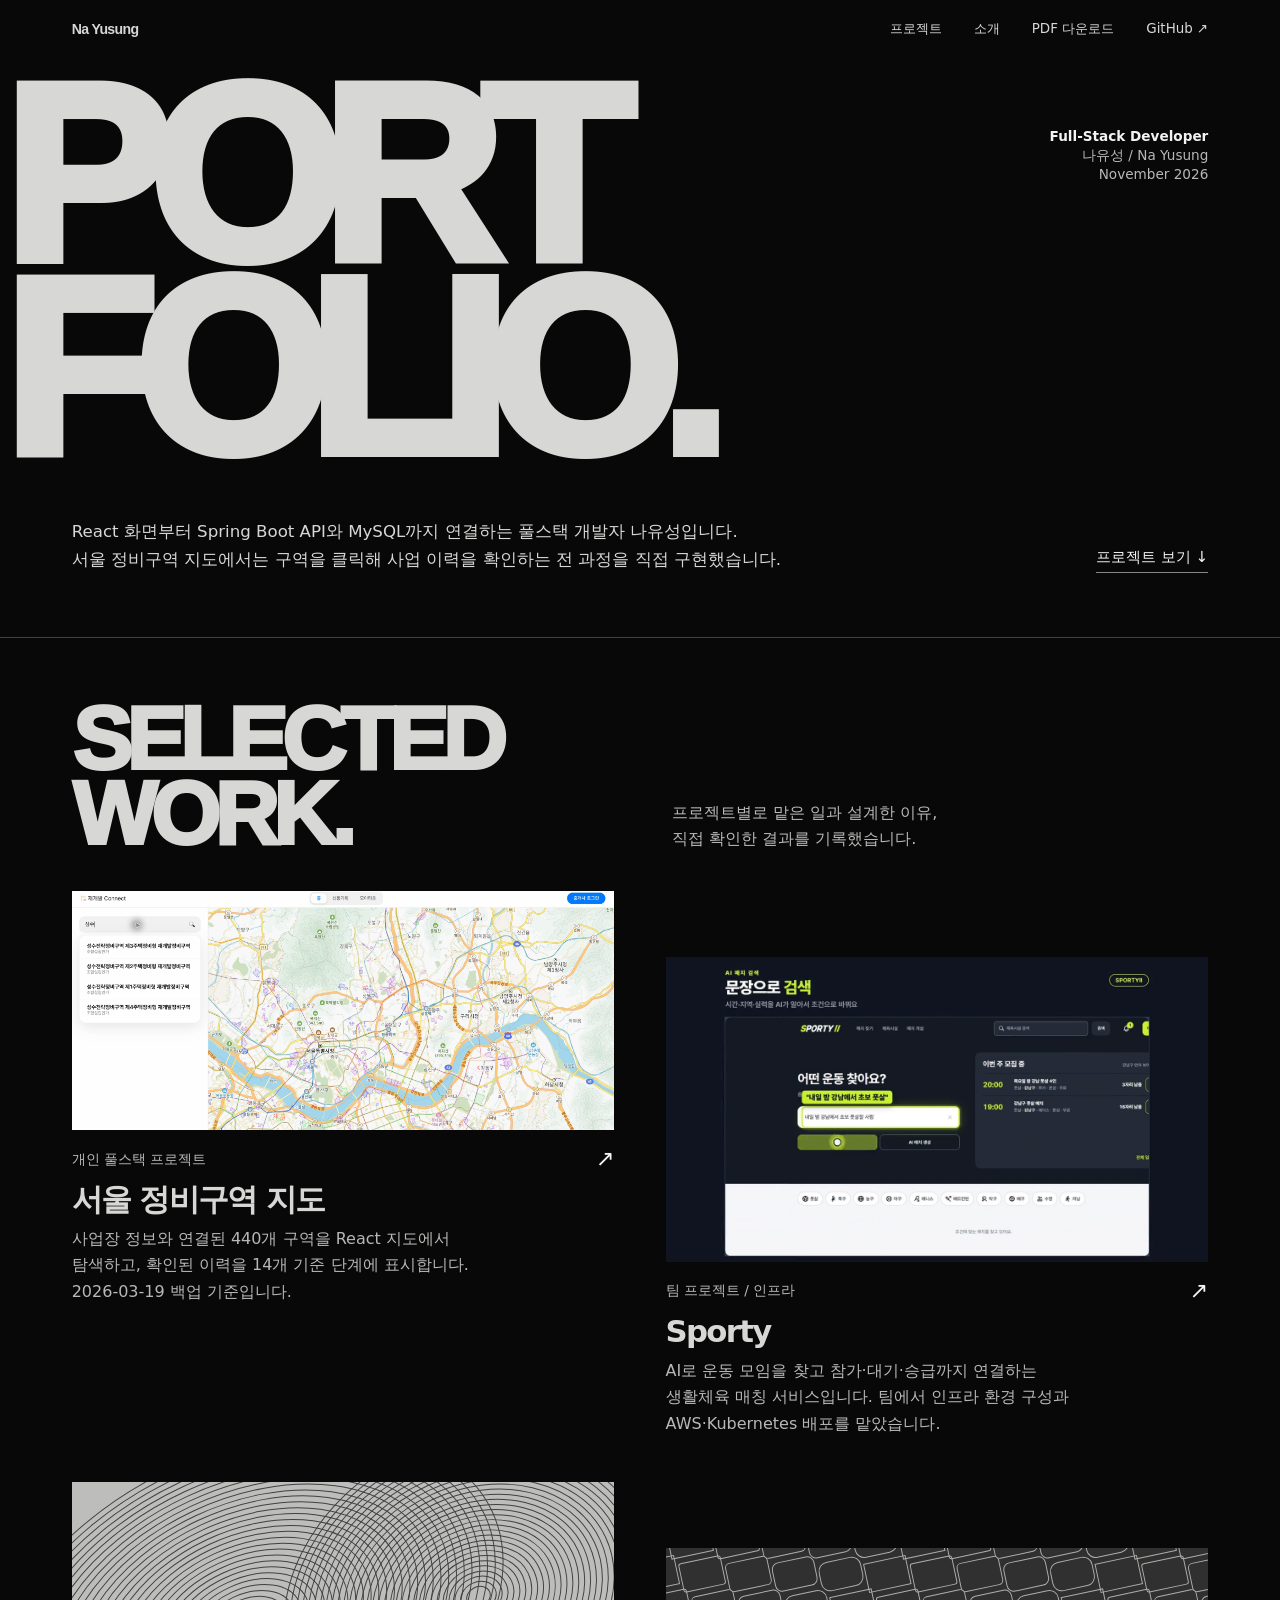
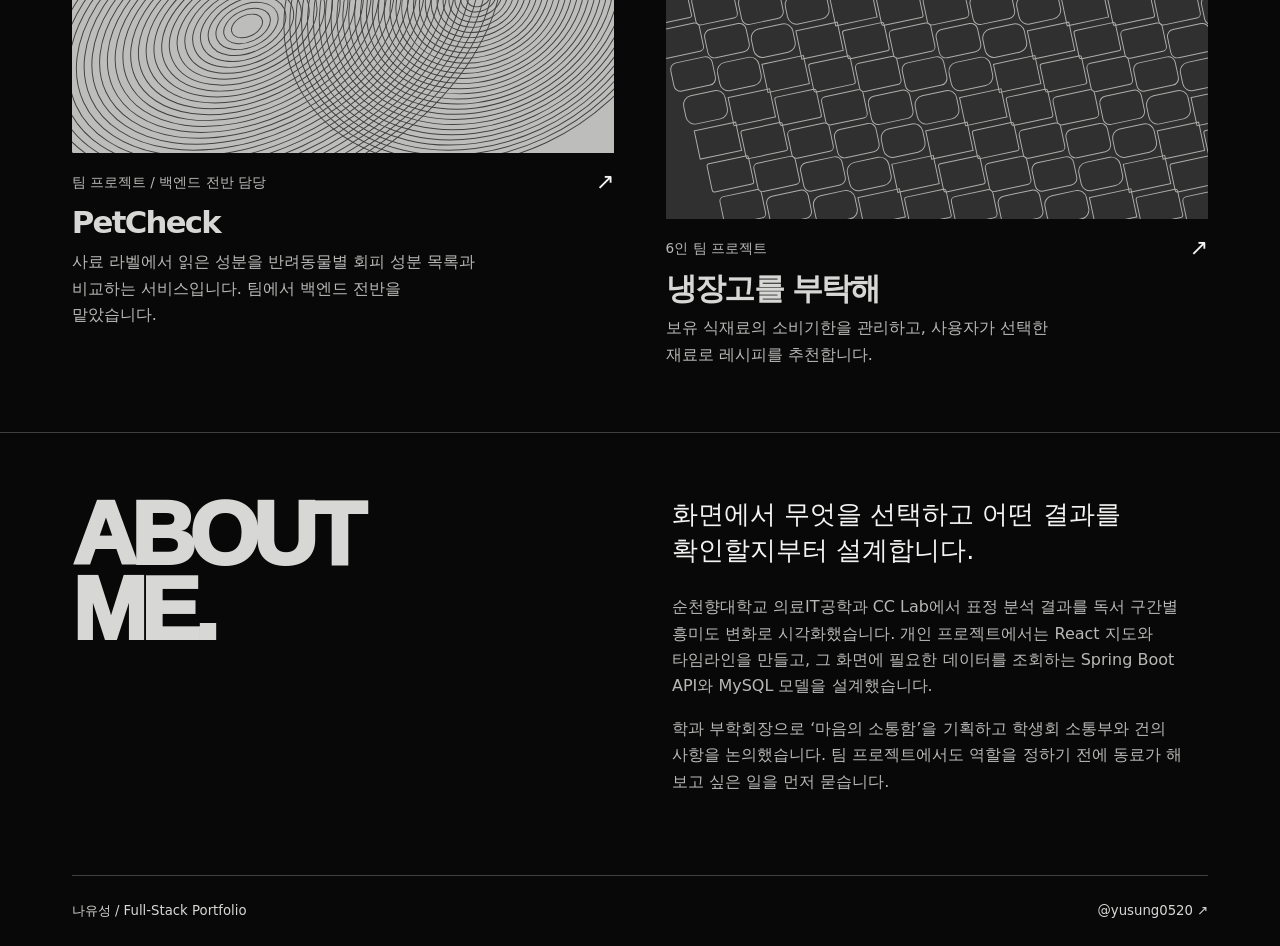
==== commit 0f9b2a07: "docs: clarify full backend ownership for PetCheck" ====
--- a/docs/index.html
+++ b/docs/index.html
@@ -1,4 +1,4 @@
 <!doctype html>
 <html lang="ko"><head><meta charset="utf-8"><meta name="viewport" content="width=device-width,initial-scale=1"><meta name="theme-color" content="#080808"><meta name="description" content="나유성의 풀스택 개발 포트폴리오. React 지도와 Spring Boot API, MySQL 데이터가 화면에서 어떻게 연결되는지 소개합니다."><title>풀스택 개발 포트폴리오 | 나유성</title><link rel="stylesheet" href="portfolio.css"><script src="media.js" defer></script></head><body><a class="skip" href="#main">본문으로</a><header class="top"><a class="brand" href="index.html">Na Yusung</a><nav aria-label="주 메뉴"><a href="index.html#work">프로젝트</a><a href="index.html#about">소개</a><a href="Na_Yusung_Fullstack_Portfolio.pdf" download>PDF 다운로드</a><a href="https://github.com/yusung0520">GitHub ↗</a></nav></header><main id="main"><section class="cover" aria-labelledby="cover-title"><div class="mast"><h1 class="huge" id="cover-title" aria-label="Portfolio."><span>PORT</span><span>FOLIO.</span></h1><div class="folio-note"><strong>Full-Stack Developer</strong><span>나유성 / Na Yusung</span><span>November 2026</span></div></div>
 <div class="cover-foot"><p>React 화면부터 Spring Boot API와 MySQL까지 연결하는 풀스택 개발자 나유성입니다.<br>서울 정비구역 지도에서는 구역을 클릭해 사업 이력을 확인하는 전 과정을 직접 구현했습니다.</p><a class="jump" href="#work">프로젝트 보기 ↓</a></div></section>
-<div id="projects"></div><section class="work section" id="work"><div class="section-heading"><h2 class="display">Selected<br>work.</h2><p>프로젝트별로 맡은 일과 설계한 이유,<br>직접 확인한 결과를 기록했습니다.</p></div><div class="works"><a class="tile" href="redevelopment.html"><div class="poster real-screen"><img alt="성수 검색 결과와 구역 경계가 표시된 실제 지도 화면" src="media/redevelopment-search.webp" width="2048" height="904" loading="lazy"></div><div class="tile-meta"><span>개인 풀스택 프로젝트</span><span aria-hidden="true">↗</span></div><h3>서울 정비구역 지도</h3><p>사업장 정보와 연결된 440개 구역을 React 지도에서 탐색하고, 확인된 이력을 14개 기준 단계에 표시합니다. 2026-03-19 백업 기준입니다.</p></a><a class="tile" href="sporty.html"><div class="poster sporty-poster"><img alt="Sporty의 자연어 기반 매치 검색 화면" src="media/sporty-service.webp" width="1280" height="720" loading="lazy"></div><div class="tile-meta"><span>팀 프로젝트 / 인프라</span><span aria-hidden="true">↗</span></div><h3>Sporty</h3><p>AI로 운동 모임을 찾고 참가·대기·승급까지 연결하는 생활체육 매칭 서비스입니다. 팀에서 인프라 환경 구성과 AWS·Kubernetes 배포를 맡았습니다.</p></a><a class="tile" href="petcheck.html"><div class="poster"><img alt="" src="art/ingredients.svg" width="960" height="540"></div><div class="tile-meta"><span>팀 프로젝트</span><span aria-hidden="true">↗</span></div><h3>PetCheck</h3><p>사료 라벨에서 읽은 성분을 반려동물별 회피 성분 목록과 비교합니다.</p></a><a class="tile" href="fridge.html"><div class="poster"><img alt="" src="art/dates.svg" width="960" height="540"></div><div class="tile-meta"><span>6인 팀 프로젝트</span><span aria-hidden="true">↗</span></div><h3>냉장고를 부탁해</h3><p>보유 식재료의 소비기한을 관리하고, 사용자가 선택한 재료로 레시피를 추천합니다.</p></a></div></section><section id="about" class="section about"><h2 class="display">About<br>me.</h2><div><p class="personal">화면에서 무엇을 선택하고 어떤 결과를 확인할지부터 설계합니다.</p><p>순천향대학교 의료IT공학과 CC Lab에서 표정 분석 결과를 독서 구간별 흥미도 변화로 시각화했습니다. 개인 프로젝트에서는 React 지도와 타임라인을 만들고, 그 화면에 필요한 데이터를 조회하는 Spring Boot API와 MySQL 모델을 설계했습니다.</p><p>학과 부학회장으로 ‘마음의 소통함’을 기획하고 학생회 소통부와 건의 사항을 논의했습니다. 팀 프로젝트에서도 역할을 정하기 전에 동료가 해 보고 싶은 일을 먼저 묻습니다.</p></div></section></main><footer><a href="index.html">나유성 / Full-Stack Portfolio</a><a href="https://github.com/yusung0520">@yusung0520 ↗</a></footer></body></html>
+<div id="projects"></div><section class="work section" id="work"><div class="section-heading"><h2 class="display">Selected<br>work.</h2><p>프로젝트별로 맡은 일과 설계한 이유,<br>직접 확인한 결과를 기록했습니다.</p></div><div class="works"><a class="tile" href="redevelopment.html"><div class="poster real-screen"><img alt="성수 검색 결과와 구역 경계가 표시된 실제 지도 화면" src="media/redevelopment-search.webp" width="2048" height="904" loading="lazy"></div><div class="tile-meta"><span>개인 풀스택 프로젝트</span><span aria-hidden="true">↗</span></div><h3>서울 정비구역 지도</h3><p>사업장 정보와 연결된 440개 구역을 React 지도에서 탐색하고, 확인된 이력을 14개 기준 단계에 표시합니다. 2026-03-19 백업 기준입니다.</p></a><a class="tile" href="sporty.html"><div class="poster sporty-poster"><img alt="Sporty의 자연어 기반 매치 검색 화면" src="media/sporty-service.webp" width="1280" height="720" loading="lazy"></div><div class="tile-meta"><span>팀 프로젝트 / 인프라</span><span aria-hidden="true">↗</span></div><h3>Sporty</h3><p>AI로 운동 모임을 찾고 참가·대기·승급까지 연결하는 생활체육 매칭 서비스입니다. 팀에서 인프라 환경 구성과 AWS·Kubernetes 배포를 맡았습니다.</p></a><a class="tile" href="petcheck.html"><div class="poster"><img alt="" src="art/ingredients.svg" width="960" height="540"></div><div class="tile-meta"><span>팀 프로젝트 / 백엔드 전반 담당</span><span aria-hidden="true">↗</span></div><h3>PetCheck</h3><p>사료 라벨에서 읽은 성분을 반려동물별 회피 성분 목록과 비교하는 서비스입니다. 팀에서 백엔드 전반을 맡았습니다.</p></a><a class="tile" href="fridge.html"><div class="poster"><img alt="" src="art/dates.svg" width="960" height="540"></div><div class="tile-meta"><span>6인 팀 프로젝트</span><span aria-hidden="true">↗</span></div><h3>냉장고를 부탁해</h3><p>보유 식재료의 소비기한을 관리하고, 사용자가 선택한 재료로 레시피를 추천합니다.</p></a></div></section><section id="about" class="section about"><h2 class="display">About<br>me.</h2><div><p class="personal">화면에서 무엇을 선택하고 어떤 결과를 확인할지부터 설계합니다.</p><p>순천향대학교 의료IT공학과 CC Lab에서 표정 분석 결과를 독서 구간별 흥미도 변화로 시각화했습니다. 개인 프로젝트에서는 React 지도와 타임라인을 만들고, 그 화면에 필요한 데이터를 조회하는 Spring Boot API와 MySQL 모델을 설계했습니다.</p><p>학과 부학회장으로 ‘마음의 소통함’을 기획하고 학생회 소통부와 건의 사항을 논의했습니다. 팀 프로젝트에서도 역할을 정하기 전에 동료가 해 보고 싶은 일을 먼저 묻습니다.</p></div></section></main><footer><a href="index.html">나유성 / Full-Stack Portfolio</a><a href="https://github.com/yusung0520">@yusung0520 ↗</a></footer></body></html>
